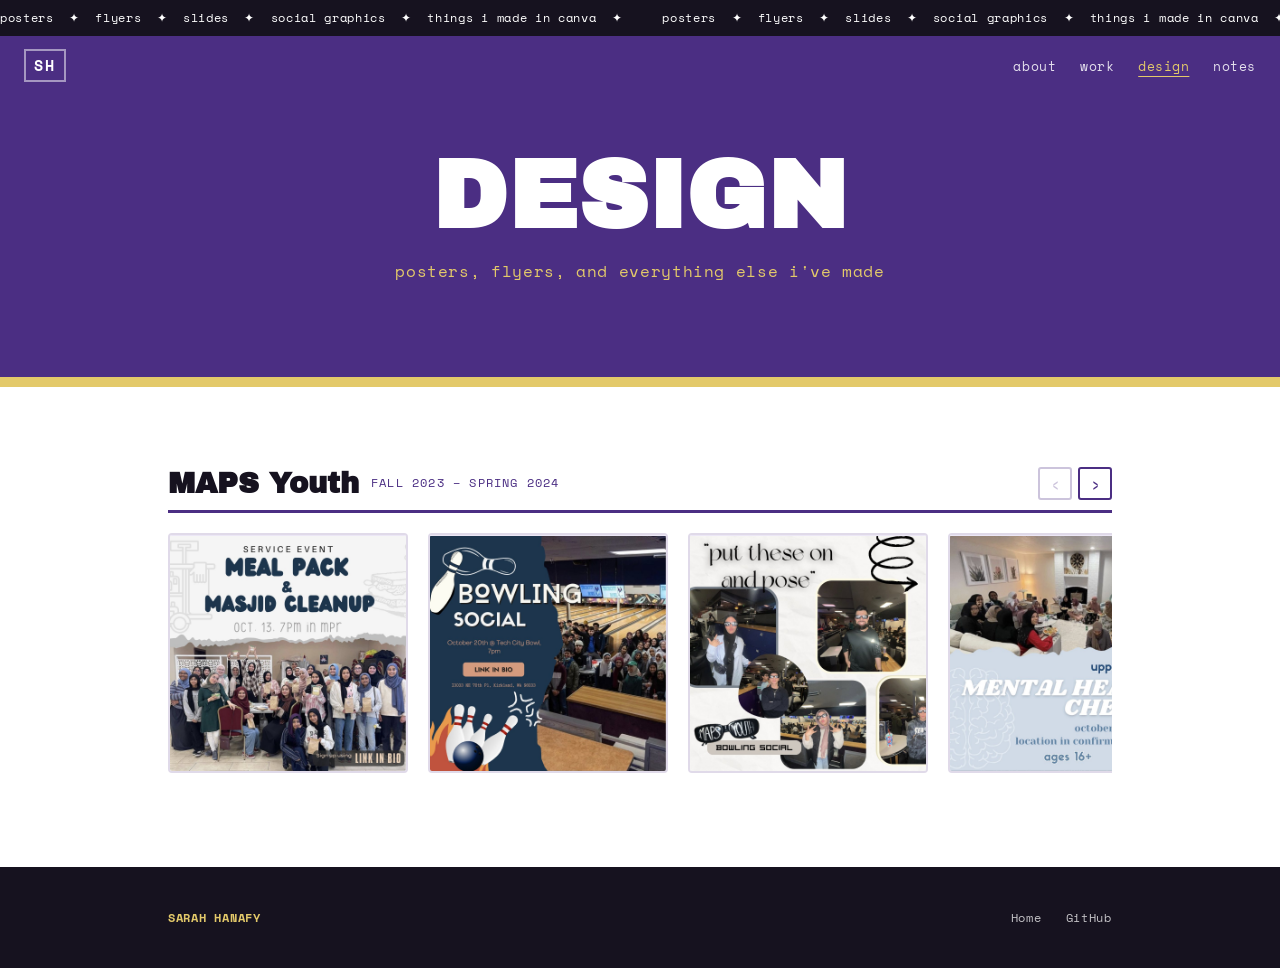
==== design.html @ 9eabea5b "Tidy the hero buttons and gallery tiles LinkedIn takes the filled button; GitHub goes outlined. Gall" ====
<!doctype html>
<html lang="en">
<head>
  <meta charset="utf-8" />
  <meta name="viewport" content="width=device-width, initial-scale=1" />
  <title>Design — Sarah Hanafy</title>
  <meta name="description" content="Graphic design work by Sarah Hanafy." />
  <link rel="icon" href="data:image/svg+xml,%3Csvg xmlns='http://www.w3.org/2000/svg' viewBox='0 0 64 64'%3E%3Crect width='64' height='64' fill='%234b2e83'/%3E%3Ctext x='32' y='45' font-family='Helvetica,Arial,sans-serif' font-size='34' font-weight='bold' fill='%23ffffff' text-anchor='middle'%3ESH%3C/text%3E%3C/svg%3E" />
  <link rel="preconnect" href="https://fonts.googleapis.com" />
  <link rel="preconnect" href="https://fonts.gstatic.com" crossorigin />
  <link href="https://fonts.googleapis.com/css2?family=Archivo+Black&family=Space+Mono:wght@400;700&family=Poppins:wght@400;500;600&display=swap" rel="stylesheet" />
  <link rel="stylesheet" href="style.css?v=9" />
</head>
<body>

  <div class="ticker" aria-hidden="true">
    <div class="ticker-track">
      <span>posters &nbsp;✦&nbsp; flyers &nbsp;✦&nbsp; slides &nbsp;✦&nbsp; social graphics &nbsp;✦&nbsp; things i made in canva &nbsp;✦&nbsp;</span>
      <span>posters &nbsp;✦&nbsp; flyers &nbsp;✦&nbsp; slides &nbsp;✦&nbsp; social graphics &nbsp;✦&nbsp; things i made in canva &nbsp;✦&nbsp;</span>
    </div>
  </div>

  <header class="nav">
    <a class="nav-mark" href="index.html">SH</a>
    <nav>
      <a href="index.html#about">about</a>
      <a href="index.html#work">work</a>
      <a class="current" href="design.html">design</a>
      <a href="index.html#notes">notes</a>
    </nav>
  </header>

  <section class="hero hero-short">
    <div class="hero-inner">
      <h1>DESIGN</h1>
      <p class="hero-tag">posters, flyers, and everything else i've made</p>
    </div>
  </section>

  <section class="band band-white">
    <div class="inner">
      <div class="gallery" id="gallery"></div>

      <div class="empty" id="empty" hidden>
        <h2>Nothing here yet</h2>
        <p class="prose">
          Sections come from folders. Make a folder inside
          <code>graphics/</code> named for the section &mdash;
          <code>graphics/2024/</code>, <code>graphics/tedxuw/</code> &mdash;
          drop your images in, and push. Sections are listed oldest first by
          folder name, so years sort themselves.
        </p>
        <p>
          Titles come from filenames: <code>tedxuw-poster.png</code> shows up
          as &ldquo;TEDxUW Poster&rdquo;. You can edit any title or add a
          caption afterwards in <code>data/graphics.json</code> and it'll
          stick.
        </p>
      </div>
    </div>
  </section>

  <footer>
    <div class="inner footer-inner">
      <span class="foot-mark">SARAH HANAFY</span>
      <span class="foot-links">
        <a href="index.html">Home</a>
        <a href="https://github.com/sarahhanafy" target="_blank" rel="noopener">GitHub</a>
      </span>
    </div>
  </footer>

  <!-- lightbox -->
  <div class="lightbox" id="lightbox" hidden>
    <button class="lightbox-close" id="lightbox-close" type="button" aria-label="Close">&times;</button>
    <button class="lightbox-nav lightbox-prev" id="lightbox-prev" type="button" aria-label="Previous">&#8249;</button>
    <figure class="lightbox-figure">
      <img id="lightbox-img" alt="" />
      <figcaption id="lightbox-caption"></figcaption>
    </figure>
    <button class="lightbox-nav lightbox-next" id="lightbox-next" type="button" aria-label="Next">&#8250;</button>
  </div>

  <script src="gallery.js?v=9"></script>
</body>
</html>
---- style.css ----
/* Sarah Hanafy — personal site */

:root {
  --purple: #4b2e83;      /* UW purple */
  --purple-dk: #38215f;
  --gold: #e3c96a;
  --gold-dk: #b7a57a;
  --lav: #ece7f6;
  --ink: #16121f;
  --white: #ffffff;
  --body: #2a2436;
  --muted: #6d6480;
  --line: #e0dae9;
}

* { box-sizing: border-box; }

html { scroll-behavior: smooth; }

body {
  margin: 0;
  background: var(--white);
  color: var(--body);
  font-family: "Poppins", -apple-system, BlinkMacSystemFont, "Segoe UI", Helvetica, Arial, sans-serif;
  font-size: 16px;
  line-height: 1.7;
  -webkit-font-smoothing: antialiased;
}

.inner {
  max-width: 62rem;
  margin: 0 auto;
  padding: 0 1.5rem;
}

/* ---------- ticker ---------- */

.ticker {
  background: var(--ink);
  color: var(--white);
  overflow: hidden;
  white-space: nowrap;
  font-family: "Space Mono", ui-monospace, monospace;
  font-size: 0.72rem;
  letter-spacing: 0.06em;
  padding: 0.5rem 0;
}

.ticker-track {
  display: inline-flex;
  animation: slide 38s linear infinite;
}

.ticker-track span { padding-right: 2rem; }

@keyframes slide {
  from { transform: translateX(0); }
  to   { transform: translateX(-50%); }
}

/* ---------- nav ---------- */

.nav {
  position: sticky;
  top: 0;
  z-index: 20;
  background: var(--purple);
  display: flex;
  align-items: center;
  justify-content: space-between;
  padding: 0.85rem 1.5rem;
}

.nav-mark {
  font-family: "Space Mono", monospace;
  font-weight: 700;
  font-size: 0.95rem;
  letter-spacing: 0.12em;
  color: var(--white);
  text-decoration: none;
  border: 2px solid rgba(255, 255, 255, 0.5);
  padding: 0.1rem 0.5rem;
}

.nav nav { display: flex; gap: 1.5rem; }

.nav nav a {
  font-family: "Space Mono", monospace;
  font-size: 0.82rem;
  color: rgba(255, 255, 255, 0.85);
  text-decoration: none;
  letter-spacing: 0.04em;
}

.nav nav a:hover { color: var(--white); text-decoration: underline; text-underline-offset: 4px; }

/* ---------- hero ---------- */

.hero {
  background: var(--purple);
  color: var(--white);
  padding: 5.5rem 1.5rem 6rem;
  text-align: center;
  border-bottom: 10px solid var(--gold);
}

.hero-inner { max-width: 60rem; margin: 0 auto; }

.hero h1 {
  font-family: "Archivo Black", Impact, "Arial Black", sans-serif;
  font-size: clamp(3rem, 13vw, 8.5rem);
  line-height: 0.92;
  letter-spacing: 0.01em;
  margin: 0 0 1.1rem;
  text-transform: uppercase;
}

.hero-tag {
  font-family: "Space Mono", monospace;
  font-size: clamp(0.78rem, 2.2vw, 1rem);
  letter-spacing: 0.04em;
  margin: 0 0 2rem;
  color: var(--gold);
}

.hero-sub {
  font-size: 1.05rem;
  line-height: 1.65;
  margin: 0 auto 2.5rem;
  max-width: 34rem;
  color: rgba(255, 255, 255, 0.86);
}

/* ---------- buttons ---------- */

.buttons {
  display: flex;
  flex-wrap: wrap;
  justify-content: center;
  gap: 0.85rem;
}

.btn {
  font-family: "Space Mono", monospace;
  font-size: 0.82rem;
  font-weight: 700;
  letter-spacing: 0.08em;
  text-decoration: none;
  color: var(--white);
  border: 2px solid var(--white);
  background: transparent;
  padding: 0.85rem 1.6rem;
  border-radius: 3px;
  cursor: pointer;
  transition: background 0.15s ease, color 0.15s ease;
}

.btn:hover { background: var(--white); color: var(--purple); }

.btn-solid { background: var(--white); color: var(--purple); }
.btn-solid:hover { background: transparent; color: var(--white); }

.btn-small {
  font-size: 0.74rem;
  padding: 0.65rem 1.2rem;
  color: var(--purple);
  border-color: var(--purple);
  margin-top: 1.75rem;
}

.btn-small:hover { background: var(--purple); color: var(--white); }

/* ---------- bands ---------- */

.band { padding: 5rem 0; }
.band-white { background: var(--white); }
.band-lav { background: var(--lav); }

.band h2 {
  font-family: "Archivo Black", Impact, sans-serif;
  font-size: clamp(1.9rem, 5vw, 2.9rem);
  line-height: 1.1;
  margin: 0 0 1.75rem;
  color: var(--ink);
  text-transform: none;
}

.about-grid {
  display: grid;
  grid-template-columns: 17rem 1fr;
  gap: 2.5rem;
  align-items: start;
}

.headshot {
  width: 100%;
  height: auto;
  display: block;
  border-radius: 4px;
  border-bottom: 8px solid var(--gold);
}

.prose { max-width: 42rem; font-size: 1.04rem; }
.prose p { margin: 0 0 1.15rem; }
.prose p:last-child { margin-bottom: 0; }

.lead {
  max-width: 42rem;
  color: var(--muted);
  margin: -0.75rem 0 2rem;
}

/* ---------- stats ---------- */

.stats { display: block; }

.stat { padding: 2.1rem 0; }

.stat > * {
  display: block;
  max-width: 62rem;
  margin: 0 auto;
  padding: 0 1.5rem;
}

.stat-num {
  font-family: "Archivo Black", Impact, sans-serif;
  font-size: clamp(2.2rem, 7vw, 3.4rem);
  line-height: 1;
}

.stat-label {
  font-family: "Space Mono", monospace;
  font-size: 0.72rem;
  font-weight: 700;
  letter-spacing: 0.13em;
}

.stat-purple { background: var(--purple); color: var(--white); }
.stat-gold   { background: var(--gold);   color: var(--ink); }
.stat-lav    { background: var(--lav);    color: var(--purple); }
.stat-ink    { background: var(--ink);    color: var(--gold); }

/* ---------- work rows ---------- */

.rows { list-style: none; margin: 0; padding: 0; }

.rows li {
  display: grid;
  grid-template-columns: 1fr auto;
  column-gap: 1.5rem;
  align-items: baseline;
  padding: 1.05rem 0;
  border-top: 2px solid var(--line);
}

.rows li:last-child { border-bottom: 2px solid var(--line); }

.row-role {
  grid-column: 1;
  font-weight: 600;
  font-size: 1.05rem;
  color: var(--ink);
}

.row-org {
  grid-column: 1;
  color: var(--muted);
  font-size: 0.93rem;
}

.row-meta {
  grid-column: 2;
  grid-row: 1 / span 2;
  align-self: center;
  font-family: "Space Mono", monospace;
  font-size: 0.72rem;
  letter-spacing: 0.1em;
  color: var(--purple);
  white-space: nowrap;
}

/* ---------- notes ---------- */

.grid {
  display: grid;
  grid-auto-flow: column;
  grid-template-rows: repeat(7, 1fr);
  gap: 4px;
  width: max-content;
  max-width: 100%;
  overflow-x: auto;
  padding-bottom: 2px;
}

.cell {
  width: 13px;
  height: 13px;
  border-radius: 2px;
  background: rgba(75, 46, 131, 0.13);
}

.cell.filled { background: var(--purple); }
.cell.filled:hover,
.cell.filled:focus-visible { outline: 2px solid var(--gold); outline-offset: 1px; }
.cell.future { opacity: 0.45; }

.grid-caption {
  font-family: "Space Mono", monospace;
  font-size: 0.74rem;
  letter-spacing: 0.08em;
  color: var(--purple);
  margin: 0.85rem 0 2.25rem;
  text-transform: uppercase;
}

.notes { list-style: none; margin: 0; padding: 0; }

.notes li {
  padding: 1rem 0;
  border-top: 2px solid rgba(75, 46, 131, 0.14);
}

.notes li:last-child { border-bottom: 2px solid rgba(75, 46, 131, 0.14); }

.note-date {
  display: block;
  font-family: "Space Mono", monospace;
  font-size: 0.7rem;
  letter-spacing: 0.1em;
  color: var(--purple);
  text-transform: uppercase;
  margin-bottom: 0.2rem;
}

.note-text { margin: 0; color: var(--ink); }

/* ---------- tooltip ---------- */

.tooltip {
  position: fixed;
  z-index: 40;
  max-width: 17rem;
  background: var(--ink);
  color: var(--white);
  font-size: 0.8rem;
  line-height: 1.45;
  padding: 0.5rem 0.65rem;
  border-radius: 3px;
  pointer-events: none;
  transform: translate(-50%, -125%);
  opacity: 0;
  transition: opacity 0.12s ease;
}

.tooltip.show { opacity: 1; }

.tooltip b {
  display: block;
  font-family: "Space Mono", monospace;
  font-size: 0.68rem;
  letter-spacing: 0.08em;
  color: var(--gold);
  margin-bottom: 0.15rem;
}

/* ---------- footer ---------- */

footer {
  background: var(--ink);
  color: rgba(255, 255, 255, 0.75);
  padding: 2.5rem 0;
  font-family: "Space Mono", monospace;
  font-size: 0.78rem;
  letter-spacing: 0.06em;
}

.footer-inner {
  display: flex;
  flex-wrap: wrap;
  gap: 1rem;
  justify-content: space-between;
  align-items: center;
}

.foot-mark { color: var(--gold); font-weight: 700; }
.foot-links { display: flex; gap: 1.5rem; }
footer a { color: inherit; text-decoration: none; }
footer a:hover { color: var(--white); text-decoration: underline; text-underline-offset: 4px; }

/* ---------- reveal ---------- */

.reveal { opacity: 0; transform: translateY(14px); transition: opacity 0.5s ease, transform 0.5s ease; }
.reveal.in { opacity: 1; transform: none; }

/* ---------- motion / responsive ---------- */

@media (prefers-reduced-motion: reduce) {
  html { scroll-behavior: auto; }
  .ticker-track { animation: none; }
  .reveal { opacity: 1; transform: none; }
  * { transition-duration: 0.01ms !important; }
}

@media (max-width: 640px) {
  .band { padding: 3.5rem 0; }
  .hero { padding: 3.5rem 1.25rem 4rem; }
  .nav { padding: 0.75rem 1.25rem; }
  .nav nav { gap: 1rem; }
  .rows li { grid-template-columns: 1fr; }
  .row-meta { grid-column: 1; grid-row: auto; margin-top: 0.3rem; }
  .buttons { flex-direction: column; align-items: stretch; }
  .btn { text-align: center; }
}

/* ---------- design gallery ---------- */

.hero-short { padding: 3.5rem 1.5rem 3.75rem; }
.hero-short h1 { font-size: clamp(2.6rem, 10vw, 6rem); }

.nav nav a.current {
  color: var(--gold);
  text-decoration: underline;
  text-underline-offset: 5px;
}

.gallery { display: block; }

.shelf + .shelf { margin-top: 3.25rem; }

.shelf-head {
  display: flex;
  align-items: center;
  justify-content: space-between;
  gap: 1rem;
  border-bottom: 3px solid var(--purple);
  padding-bottom: 0.6rem;
  margin-bottom: 1.25rem;
}

.shelf-title {
  display: flex;
  align-items: center;
  flex-wrap: wrap;
  gap: 0.75rem;
}

.shelf-dates {
  font-family: "Space Mono", monospace;
  font-size: 0.75rem;
  letter-spacing: 0.1em;
  text-transform: uppercase;
  color: var(--purple);
  white-space: nowrap;
}

.shelf-head h2 {
  font-family: "Archivo Black", Impact, sans-serif;
  font-size: clamp(1.3rem, 3.5vw, 1.8rem);
  margin: 0;
  color: var(--ink);
}

.shelf-controls { display: flex; gap: 0.4rem; }
.shelf-controls[hidden] { display: none; }

.shelf-arrow {
  width: 2.1rem;
  height: 2.1rem;
  font-family: "Space Mono", monospace;
  font-size: 1.15rem;
  line-height: 1;
  color: var(--purple);
  background: transparent;
  border: 2px solid var(--purple);
  border-radius: 3px;
  cursor: pointer;
  transition: background 0.15s ease, color 0.15s ease, opacity 0.15s ease;
}

.shelf-arrow:hover:not(:disabled) { background: var(--purple); color: var(--white); }
.shelf-arrow:disabled { opacity: 0.28; cursor: default; }

.rail {
  display: flex;
  gap: 1.25rem;
  overflow-x: auto;
  scroll-snap-type: x proximity;
  padding-bottom: 0.85rem;
  scrollbar-width: thin;
  scrollbar-color: var(--purple) transparent;
}

.rail::-webkit-scrollbar { height: 8px; }
.rail::-webkit-scrollbar-track { background: transparent; }
.rail::-webkit-scrollbar-thumb { background: rgba(75,46,131,0.35); border-radius: 4px; }
.rail:hover::-webkit-scrollbar-thumb { background: var(--purple); }

.rail .tile {
  flex: 0 0 15rem;
  scroll-snap-align: start;
}

.tile {
  display: block;
  padding: 0;
  line-height: 0;
  border: 2px solid var(--line);
  border-radius: 4px;
  background: var(--white);
  font: inherit;
  color: inherit;
  cursor: pointer;
  overflow: hidden;
  transition: border-color 0.15s ease, transform 0.15s ease;
}

.tile:hover,
.tile:focus-visible {
  border-color: var(--purple);
  transform: translateY(-3px);
  outline: none;
}

.tile img {
  display: block;
  width: 100%;
  aspect-ratio: 1 / 1;
  /* contain, not cover -- a design portfolio shouldn't crop the artwork */
  object-fit: contain;
  background: var(--lav);
}

.empty h2 { margin-bottom: 0.75rem; }

.empty code {
  font-family: "Space Mono", monospace;
  font-size: 0.86em;
  background: var(--lav);
  color: var(--purple);
  padding: 0.1rem 0.35rem;
  border-radius: 3px;
}

/* ---------- lightbox ---------- */

.lightbox {
  position: fixed;
  inset: 0;
  z-index: 60;
  background: rgba(22, 18, 31, 0.94);
  display: flex;
  align-items: center;
  justify-content: center;
  gap: 1rem;
  padding: 2rem 1rem;
}

.lightbox[hidden] { display: none; }

.lightbox-figure {
  margin: 0;
  max-width: min(70rem, 90vw);
  max-height: 86vh;
  display: flex;
  flex-direction: column;
  align-items: center;
  gap: 1rem;
}

.lightbox-figure img {
  max-width: 100%;
  max-height: 74vh;
  object-fit: contain;
  border-radius: 3px;
}

.lightbox-figure figcaption {
  font-family: "Space Mono", monospace;
  font-size: 0.78rem;
  letter-spacing: 0.06em;
  color: var(--gold);
  text-align: center;
}

.lightbox-close,
.lightbox-nav {
  background: transparent;
  border: 2px solid rgba(255, 255, 255, 0.35);
  color: var(--white);
  border-radius: 3px;
  cursor: pointer;
  font-family: "Space Mono", monospace;
  line-height: 1;
  transition: border-color 0.15s ease, background 0.15s ease;
}

.lightbox-close:hover,
.lightbox-nav:hover {
  border-color: var(--white);
  background: rgba(255, 255, 255, 0.1);
}

.lightbox-close {
  position: absolute;
  top: 1.25rem;
  right: 1.25rem;
  width: 2.5rem;
  height: 2.5rem;
  font-size: 1.5rem;
}

.lightbox-nav {
  width: 2.75rem;
  height: 3.5rem;
  font-size: 1.75rem;
  flex: none;
}

@media (max-width: 760px) {
  .about-grid { grid-template-columns: 1fr; gap: 1.5rem; }
  .headshot { max-width: 15rem; }
}

@media (max-width: 640px) {
  .rail { gap: 0.9rem; }
  .rail .tile { flex-basis: 11.5rem; }
  .lightbox { padding: 1rem 0.5rem; gap: 0.35rem; }
  .lightbox-nav { width: 2.25rem; height: 3rem; font-size: 1.4rem; }
}
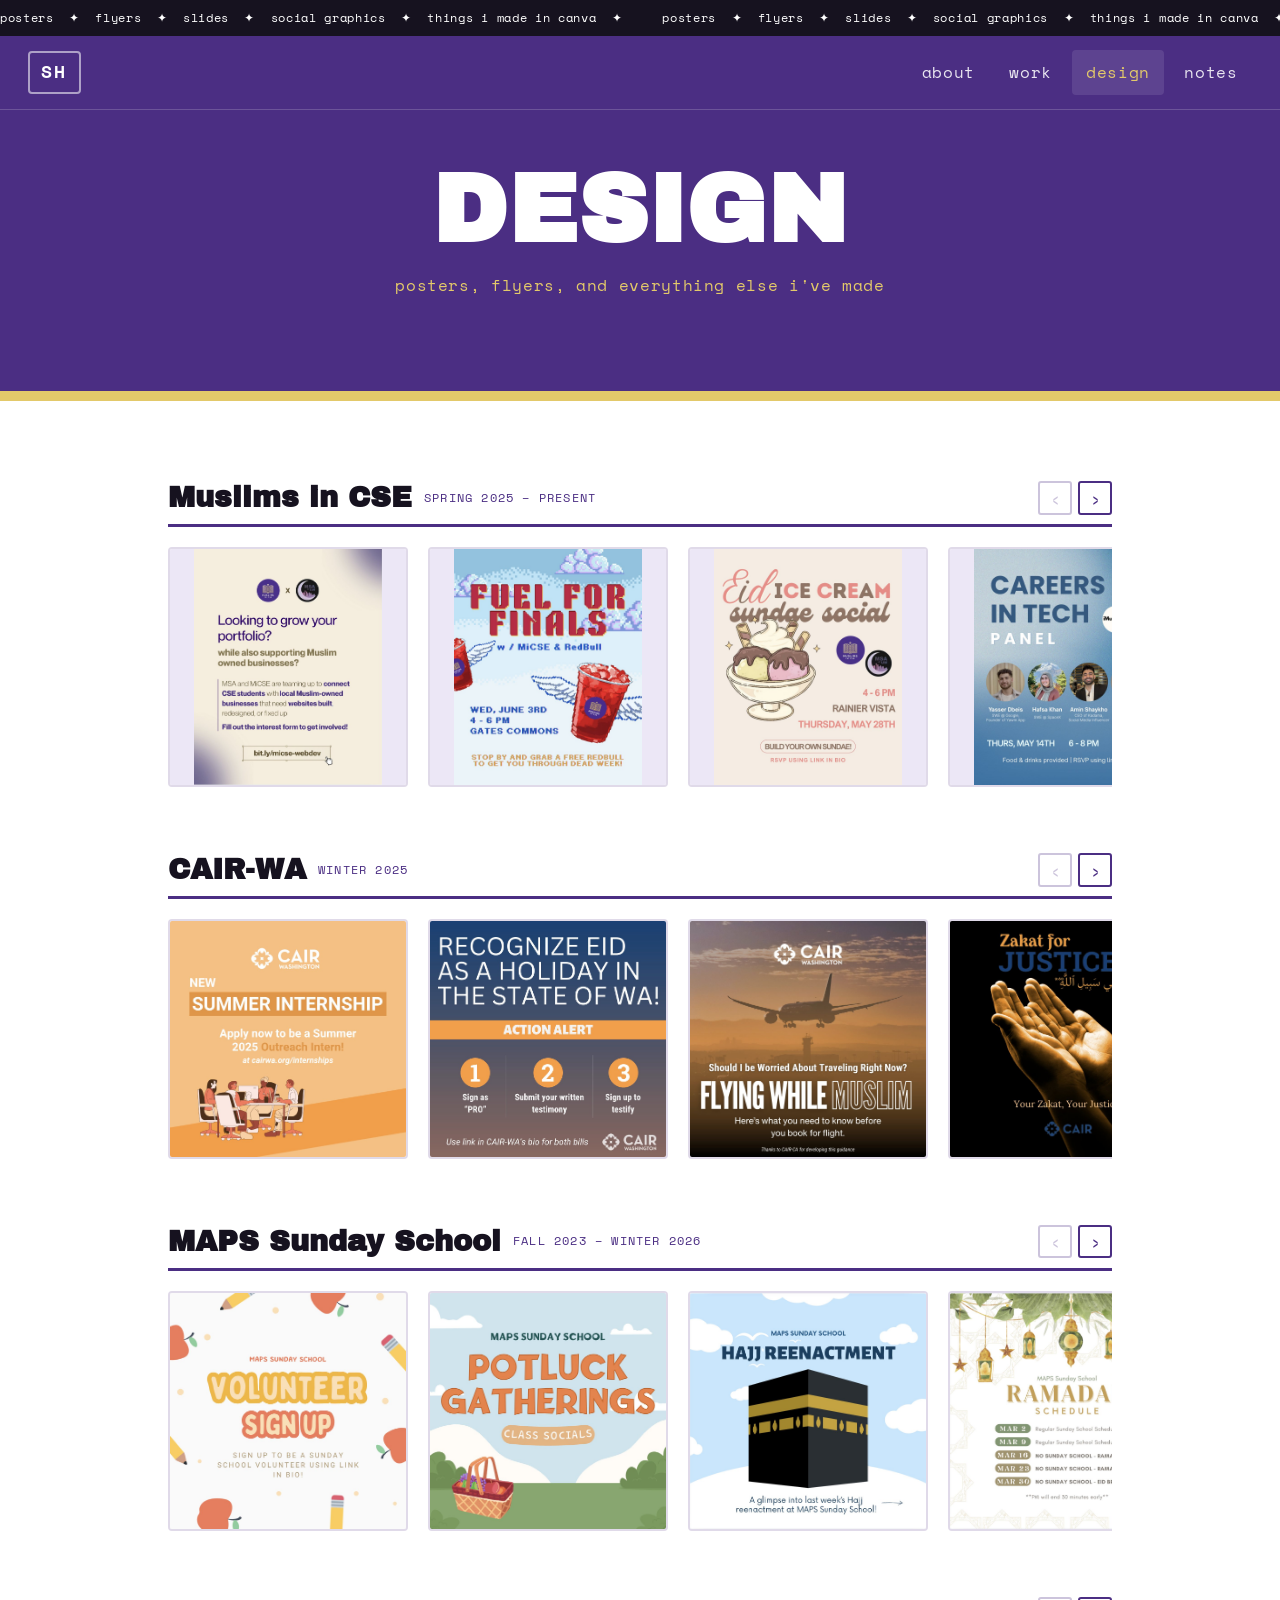
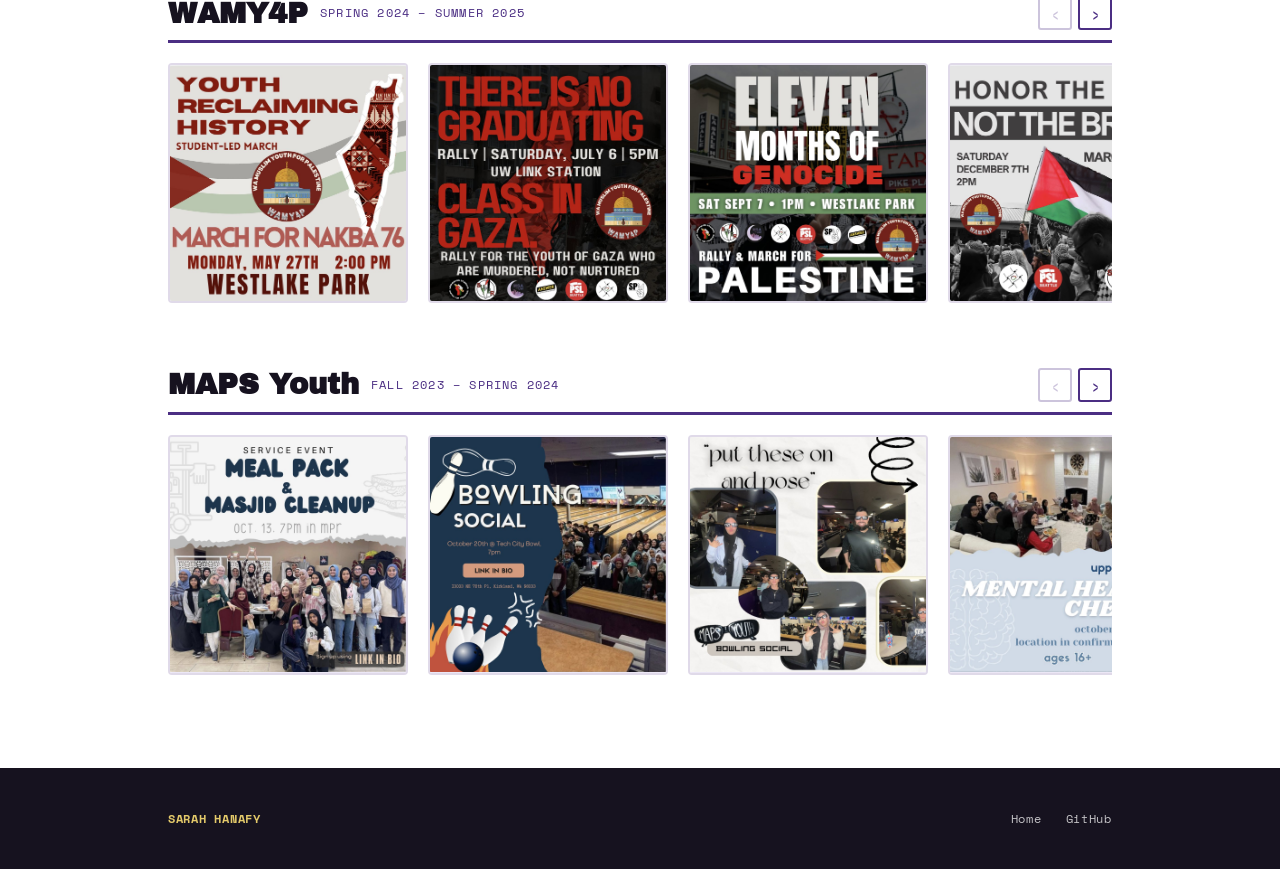
==== commit 839a9f7f: "Enlarge the header nav The bar goes from roughly 48px to 75px and the links from 0.82rem to 1rem, wi" ====
--- a/design.html
+++ b/design.html
@@ -9,7 +9,7 @@
   <link rel="preconnect" href="https://fonts.googleapis.com" />
   <link rel="preconnect" href="https://fonts.gstatic.com" crossorigin />
   <link href="https://fonts.googleapis.com/css2?family=Archivo+Black&family=Space+Mono:wght@400;700&family=Poppins:wght@400;500;600&display=swap" rel="stylesheet" />
-  <link rel="stylesheet" href="style.css?v=9" />
+  <link rel="stylesheet" href="style.css?v=10" />
 </head>
 <body>
 
@@ -81,6 +81,6 @@
     <button class="lightbox-nav lightbox-next" id="lightbox-next" type="button" aria-label="Next">&#8250;</button>
   </div>
 
-  <script src="gallery.js?v=9"></script>
+  <script src="gallery.js?v=10"></script>
 </body>
 </html>
--- a/style.css
+++ b/style.css
@@ -68,31 +68,46 @@
   display: flex;
   align-items: center;
   justify-content: space-between;
-  padding: 0.85rem 1.5rem;
+  gap: 1rem;
+  padding: 0.9rem 1.75rem;
+  border-bottom: 1px solid rgba(255, 255, 255, 0.18);
 }
 
 .nav-mark {
   font-family: "Space Mono", monospace;
   font-weight: 700;
-  font-size: 0.95rem;
+  font-size: 1.1rem;
   letter-spacing: 0.12em;
   color: var(--white);
   text-decoration: none;
-  border: 2px solid rgba(255, 255, 255, 0.5);
-  padding: 0.1rem 0.5rem;
-}
-
-.nav nav { display: flex; gap: 1.5rem; }
-
+  border: 2px solid rgba(255, 255, 255, 0.55);
+  border-radius: 4px;
+  padding: 0.3rem 0.7rem;
+  transition: border-color 0.15s ease, background 0.15s ease;
+}
+
+.nav-mark:hover { border-color: var(--white); background: rgba(255, 255, 255, 0.12); }
+
+.nav nav { display: flex; gap: 0.35rem; }
+
+/* Roomy padding so each link is a real tap target, not just its text. */
 .nav nav a {
   font-family: "Space Mono", monospace;
-  font-size: 0.82rem;
-  color: rgba(255, 255, 255, 0.85);
+  font-size: 1rem;
+  color: rgba(255, 255, 255, 0.88);
   text-decoration: none;
   letter-spacing: 0.04em;
-}
-
-.nav nav a:hover { color: var(--white); text-decoration: underline; text-underline-offset: 4px; }
+  padding: 0.55rem 0.9rem;
+  border-radius: 4px;
+  transition: color 0.15s ease, background 0.15s ease;
+}
+
+.nav nav a:hover,
+.nav nav a:focus-visible {
+  color: var(--white);
+  background: rgba(255, 255, 255, 0.15);
+  outline: none;
+}
 
 /* ---------- hero ---------- */
 
@@ -172,7 +187,8 @@
 
 /* ---------- bands ---------- */
 
-.band { padding: 5rem 0; }
+.band { padding: 5rem 0; scroll-margin-top: 5.5rem; }
+.hero { scroll-margin-top: 5.5rem; }
 .band-white { background: var(--white); }
 .band-lav { background: var(--lav); }
 
@@ -405,8 +421,10 @@
 @media (max-width: 640px) {
   .band { padding: 3.5rem 0; }
   .hero { padding: 3.5rem 1.25rem 4rem; }
-  .nav { padding: 0.75rem 1.25rem; }
-  .nav nav { gap: 1rem; }
+  .nav { padding: 0.7rem 1rem; }
+  .nav nav { gap: 0.15rem; }
+  .nav nav a { font-size: 0.86rem; padding: 0.5rem 0.55rem; }
+  .nav-mark { font-size: 0.95rem; padding: 0.25rem 0.55rem; }
   .rows li { grid-template-columns: 1fr; }
   .row-meta { grid-column: 1; grid-row: auto; margin-top: 0.3rem; }
   .buttons { flex-direction: column; align-items: stretch; }
@@ -420,8 +438,7 @@
 
 .nav nav a.current {
   color: var(--gold);
-  text-decoration: underline;
-  text-underline-offset: 5px;
+  background: rgba(255, 255, 255, 0.1);
 }
 
 .gallery { display: block; }
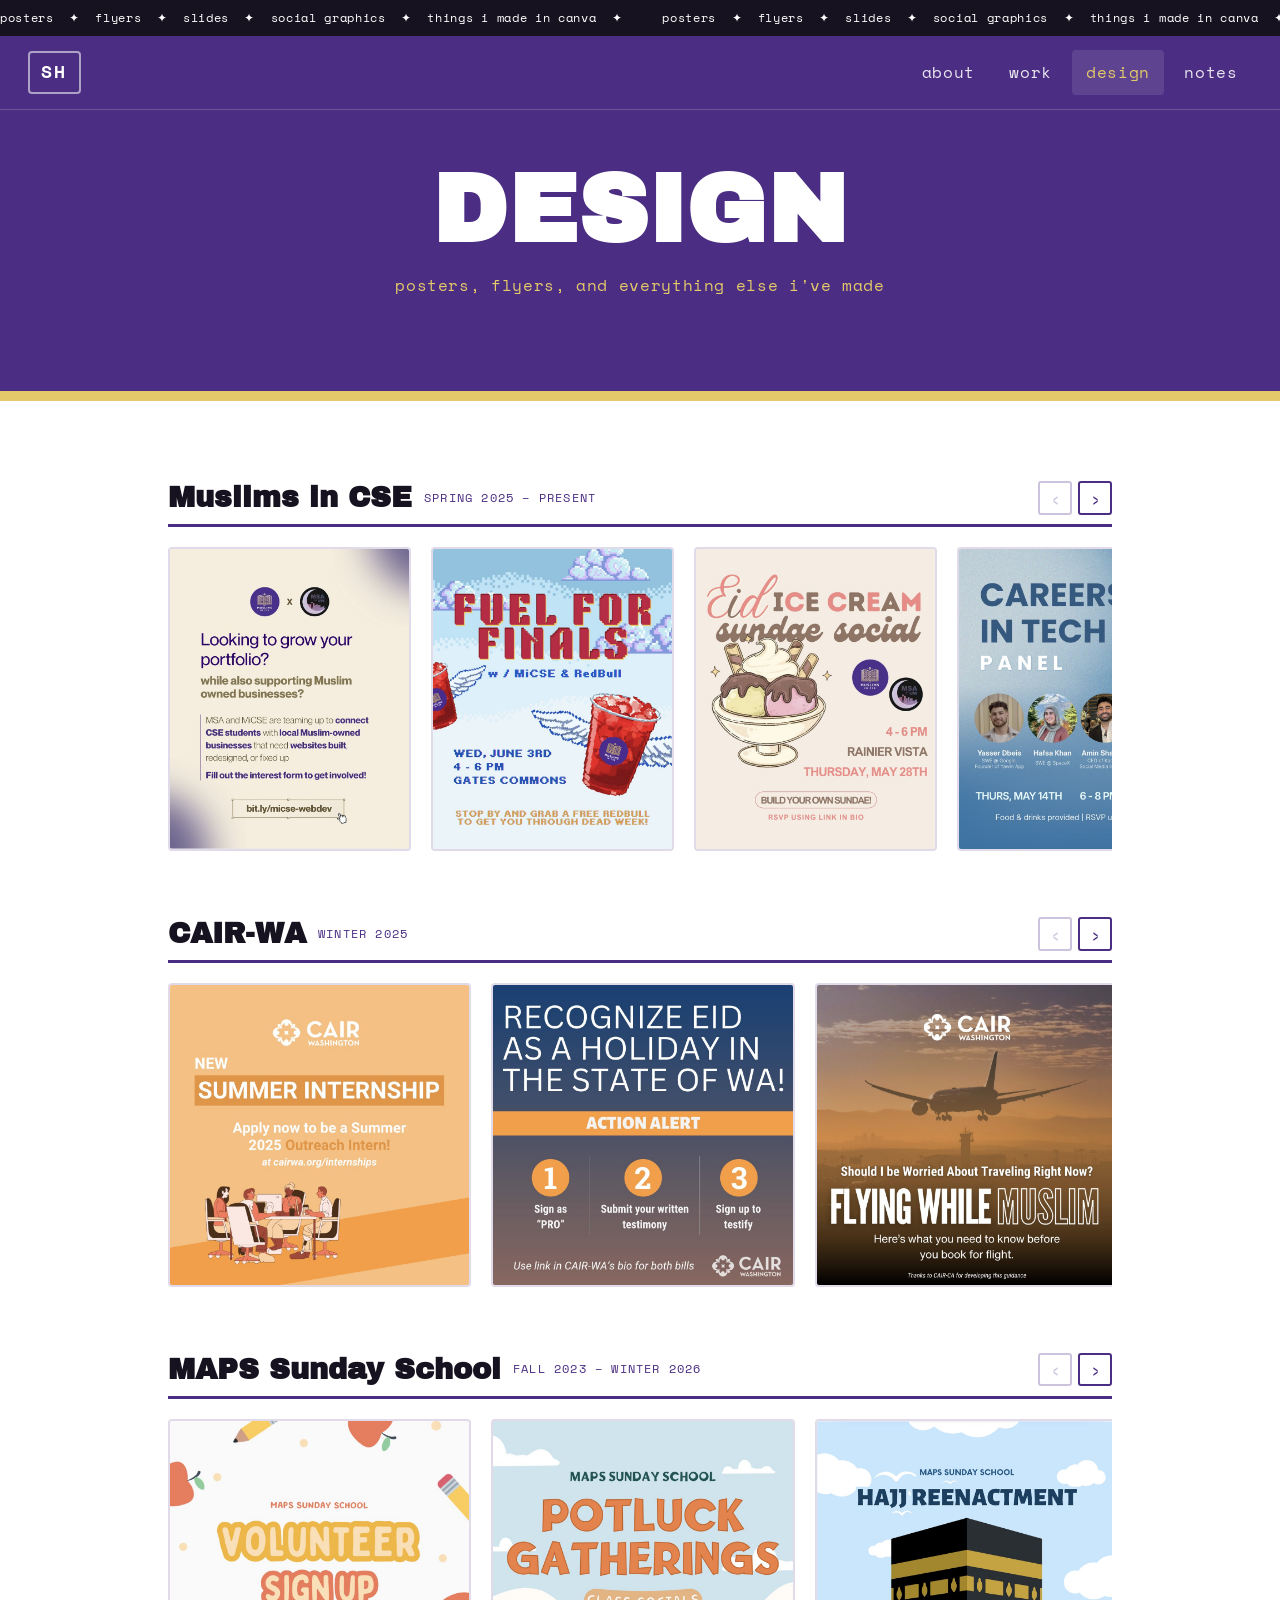
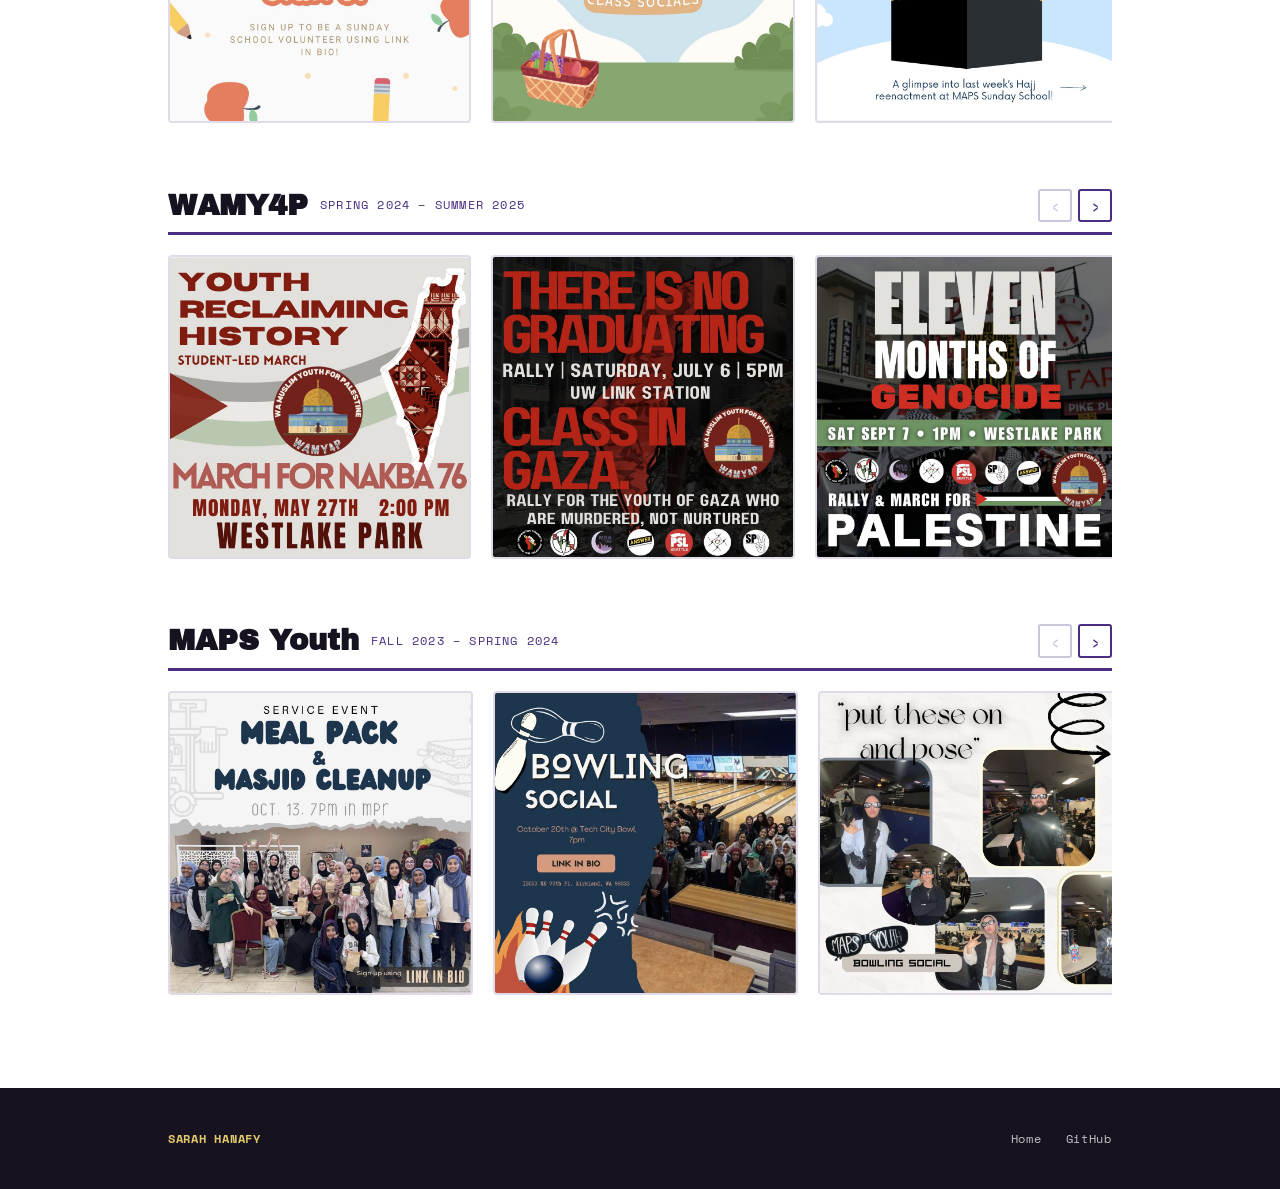
==== commit 0f7b7055: "Let gallery tiles take each post's own shape Tiles were locked to a square and contained inside it, " ====
--- a/design.html
+++ b/design.html
@@ -9,7 +9,7 @@
   <link rel="preconnect" href="https://fonts.googleapis.com" />
   <link rel="preconnect" href="https://fonts.gstatic.com" crossorigin />
   <link href="https://fonts.googleapis.com/css2?family=Archivo+Black&family=Space+Mono:wght@400;700&family=Poppins:wght@400;500;600&display=swap" rel="stylesheet" />
-  <link rel="stylesheet" href="style.css?v=10" />
+  <link rel="stylesheet" href="style.css?v=11" />
 </head>
 <body>
 
@@ -81,6 +81,6 @@
     <button class="lightbox-nav lightbox-next" id="lightbox-next" type="button" aria-label="Next">&#8250;</button>
   </div>
 
-  <script src="gallery.js?v=10"></script>
+  <script src="gallery.js?v=11"></script>
 </body>
 </html>
--- a/style.css
+++ b/style.css
@@ -513,8 +513,12 @@
 .rail::-webkit-scrollbar-thumb { background: rgba(75,46,131,0.35); border-radius: 4px; }
 .rail:hover::-webkit-scrollbar-thumb { background: var(--purple); }
 
+/* Fixed height, width from the artwork's own ratio -- square posts come
+   out square, 4:5 posts come out tall, and the row still lines up. */
 .rail .tile {
-  flex: 0 0 15rem;
+  flex: 0 0 auto;
+  height: 19rem;
+  aspect-ratio: var(--ratio, 1 / 1);
   scroll-snap-align: start;
 }
 
@@ -541,8 +545,9 @@
 
 .tile img {
   display: block;
-  width: 100%;
-  aspect-ratio: 1 / 1;
+  height: 100%;
+  width: auto;
+  max-width: none;
   /* contain, not cover -- a design portfolio shouldn't crop the artwork */
   object-fit: contain;
   background: var(--lav);
@@ -641,7 +646,7 @@
 
 @media (max-width: 640px) {
   .rail { gap: 0.9rem; }
-  .rail .tile { flex-basis: 11.5rem; }
+  .rail .tile { height: 13.5rem; }
   .lightbox { padding: 1rem 0.5rem; gap: 0.35rem; }
   .lightbox-nav { width: 2.25rem; height: 3rem; font-size: 1.4rem; }
 }
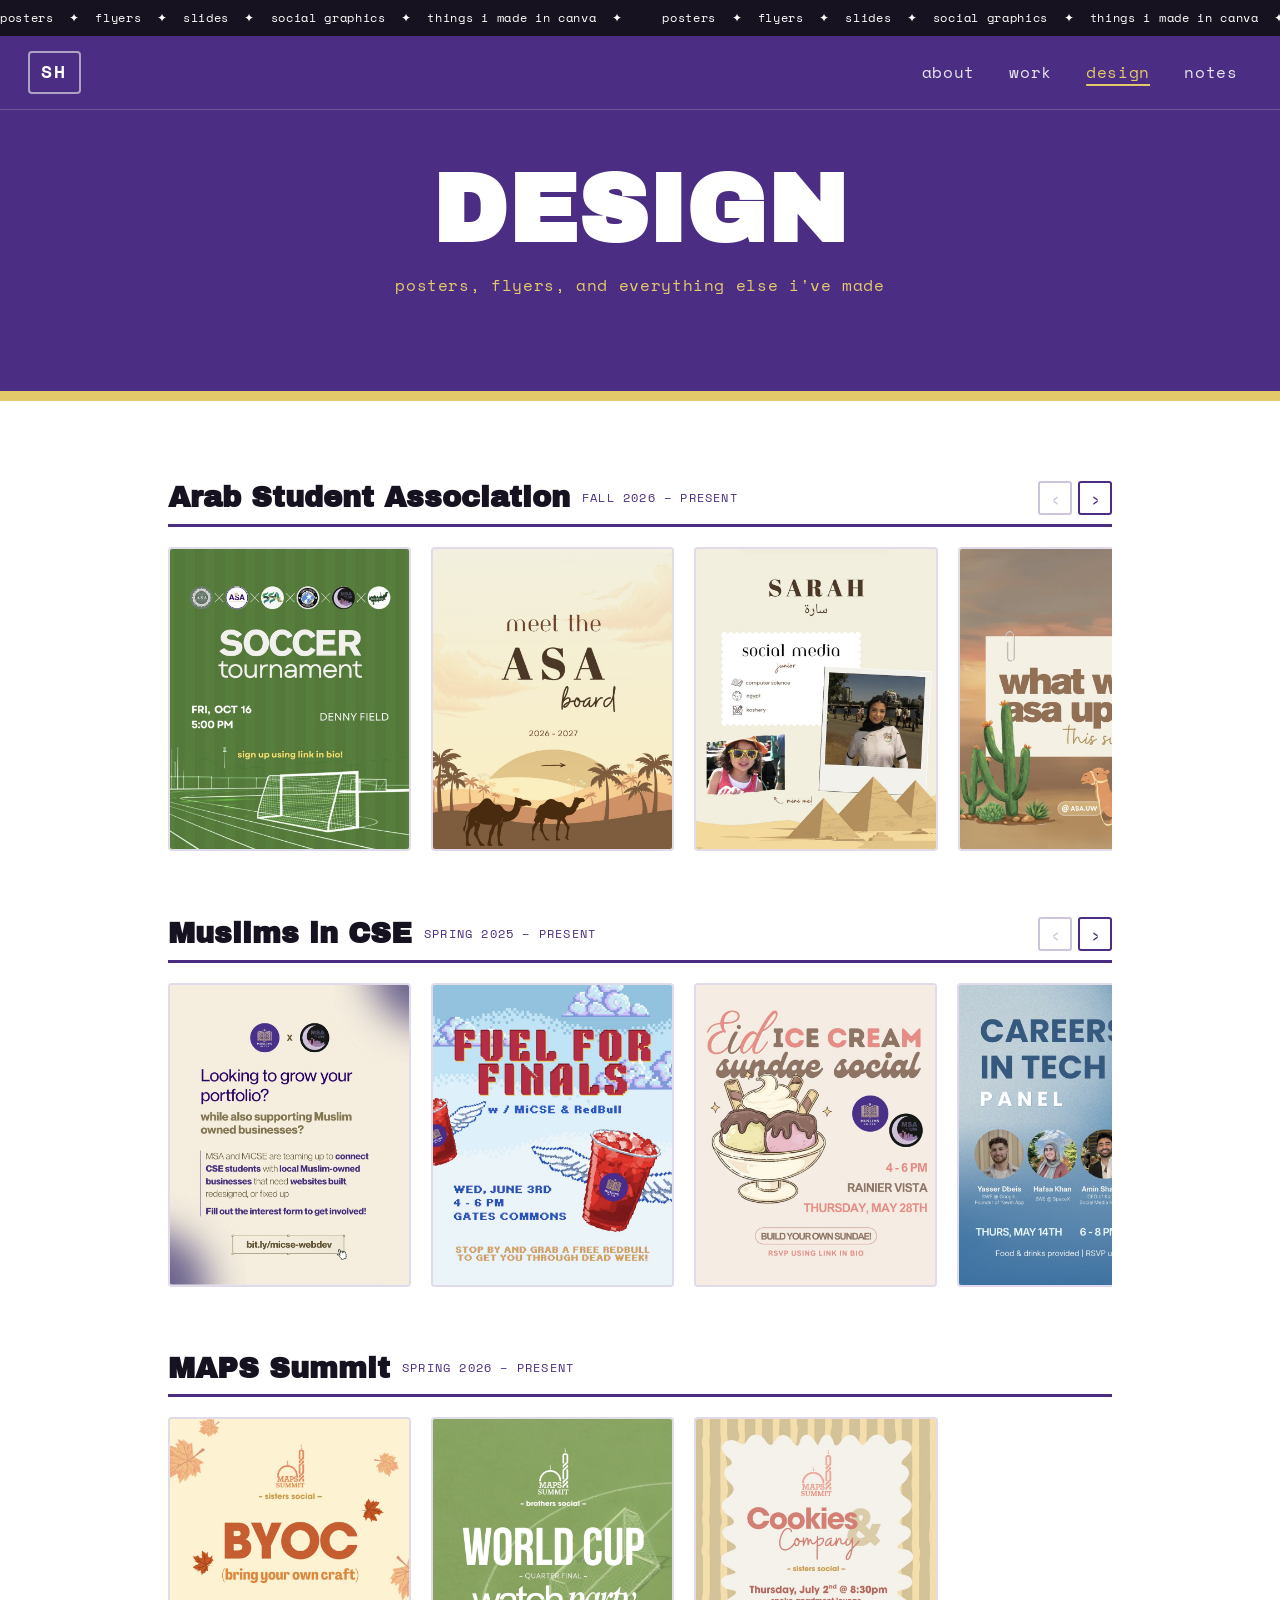
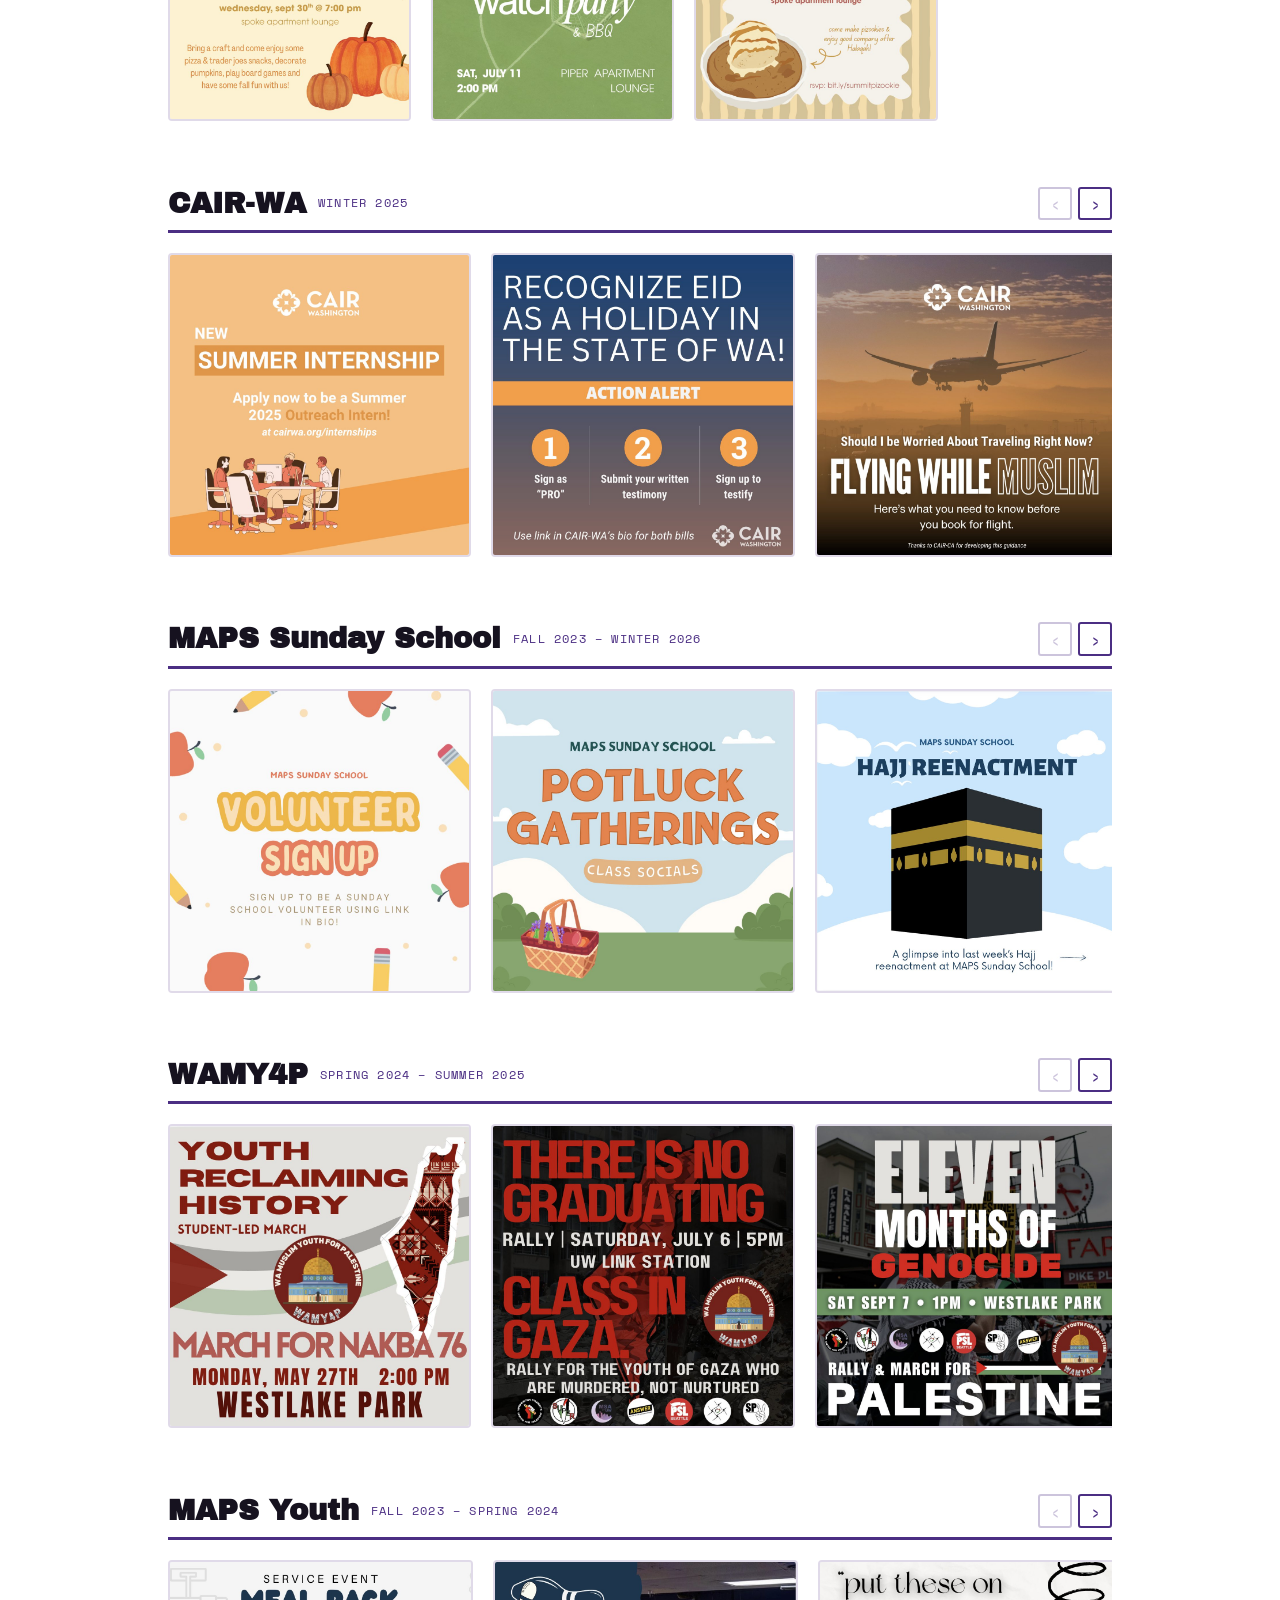
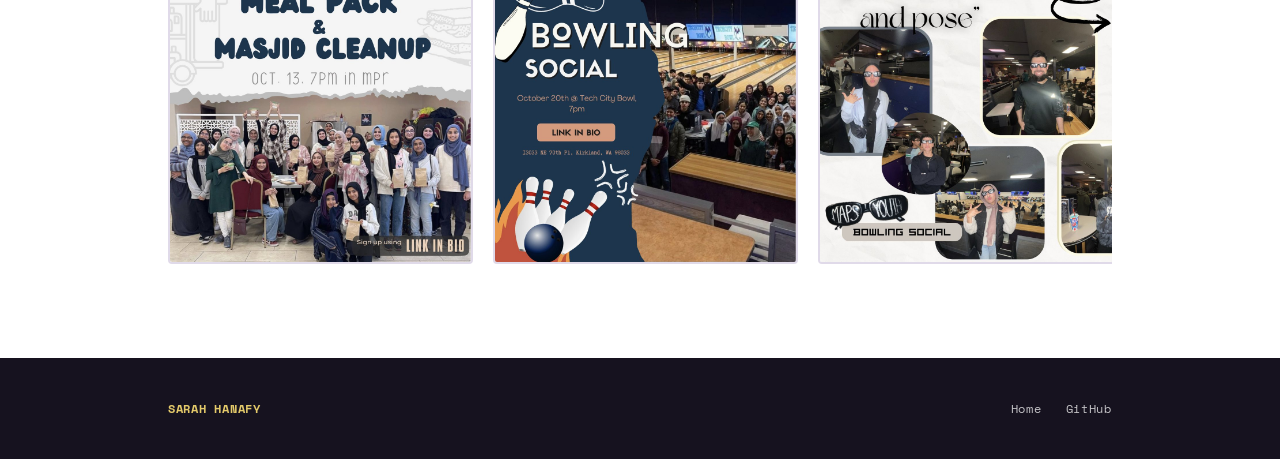
==== commit 1e0f0c1f: "Add Arab Student Association, move notes to their own page Six ASA graphics under a Fall 2026 to Pre" ====
--- a/design.html
+++ b/design.html
@@ -9,7 +9,7 @@
   <link rel="preconnect" href="https://fonts.googleapis.com" />
   <link rel="preconnect" href="https://fonts.gstatic.com" crossorigin />
   <link href="https://fonts.googleapis.com/css2?family=Archivo+Black&family=Space+Mono:wght@400;700&family=Poppins:wght@400;500;600&display=swap" rel="stylesheet" />
-  <link rel="stylesheet" href="style.css?v=11" />
+  <link rel="stylesheet" href="style.css?v=12" />
 </head>
 <body>
 
@@ -26,7 +26,7 @@
       <a href="index.html#about">about</a>
       <a href="index.html#work">work</a>
       <a class="current" href="design.html">design</a>
-      <a href="index.html#notes">notes</a>
+      <a href="notes.html">notes</a>
     </nav>
   </header>
 
@@ -81,6 +81,6 @@
     <button class="lightbox-nav lightbox-next" id="lightbox-next" type="button" aria-label="Next">&#8250;</button>
   </div>
 
-  <script src="gallery.js?v=11"></script>
+  <script src="gallery.js?v=12"></script>
 </body>
 </html>
--- a/style.css
+++ b/style.css
@@ -86,7 +86,7 @@
   transition: border-color 0.15s ease, background 0.15s ease;
 }
 
-.nav-mark:hover { border-color: var(--white); background: rgba(255, 255, 255, 0.12); }
+.nav-mark:hover { border-color: var(--white); }
 
 .nav nav { display: flex; gap: 0.35rem; }
 
@@ -105,7 +105,9 @@
 .nav nav a:hover,
 .nav nav a:focus-visible {
   color: var(--white);
-  background: rgba(255, 255, 255, 0.15);
+  text-decoration: underline;
+  text-decoration-thickness: 2px;
+  text-underline-offset: 6px;
   outline: none;
 }
 
@@ -438,7 +440,9 @@
 
 .nav nav a.current {
   color: var(--gold);
-  background: rgba(255, 255, 255, 0.1);
+  text-decoration: underline;
+  text-decoration-thickness: 2px;
+  text-underline-offset: 6px;
 }
 
 .gallery { display: block; }
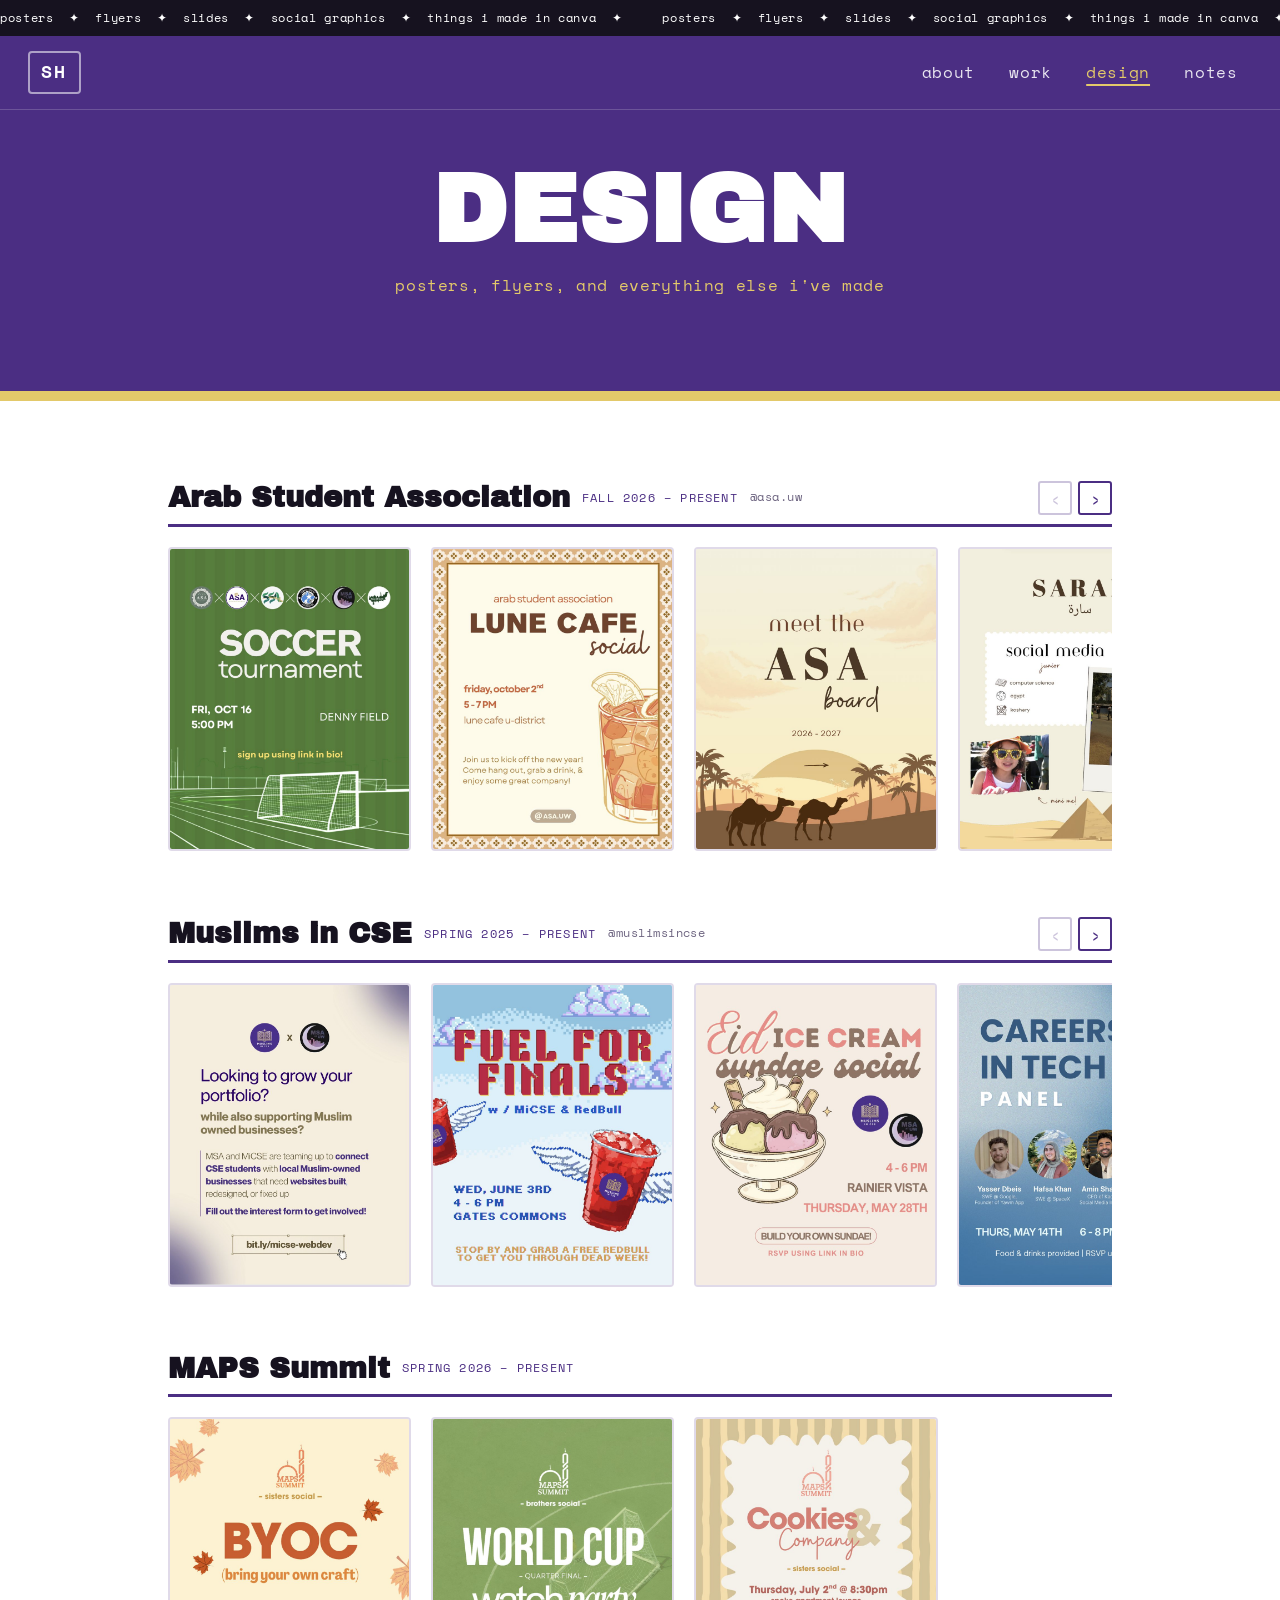
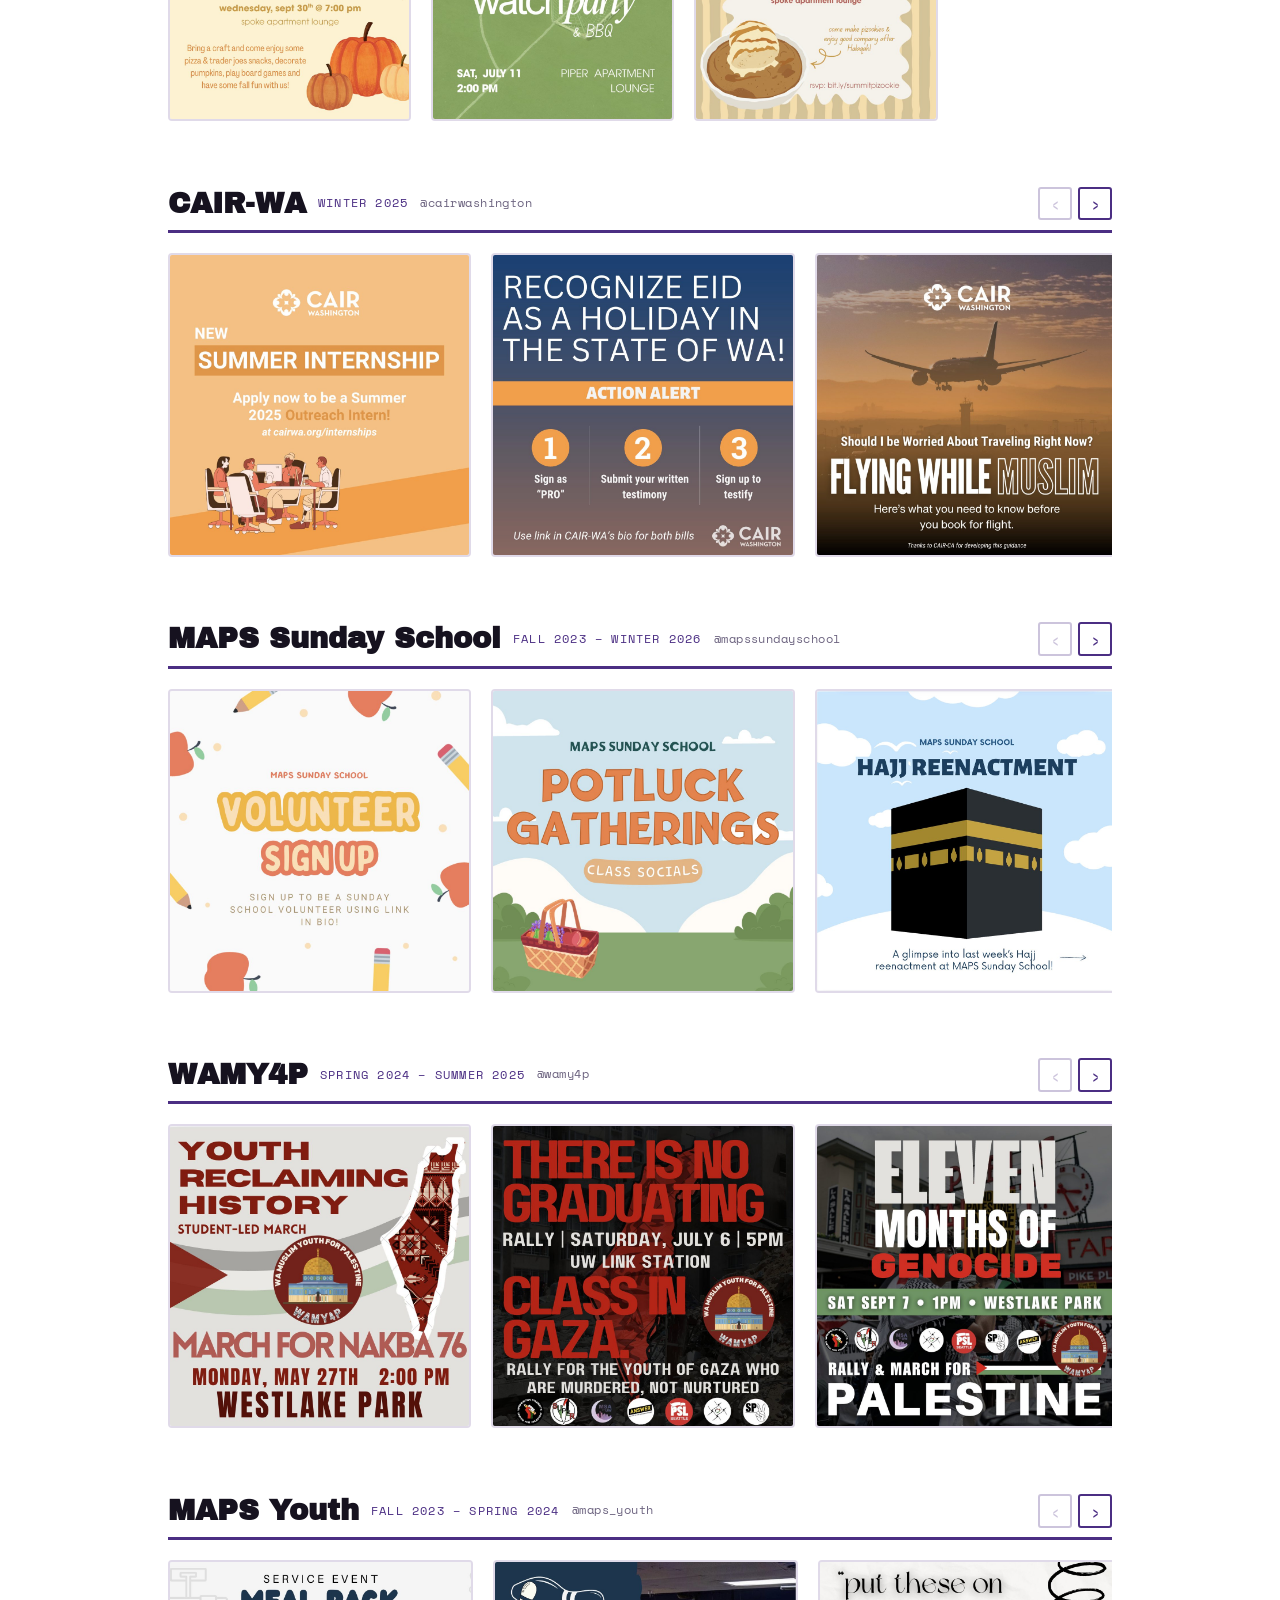
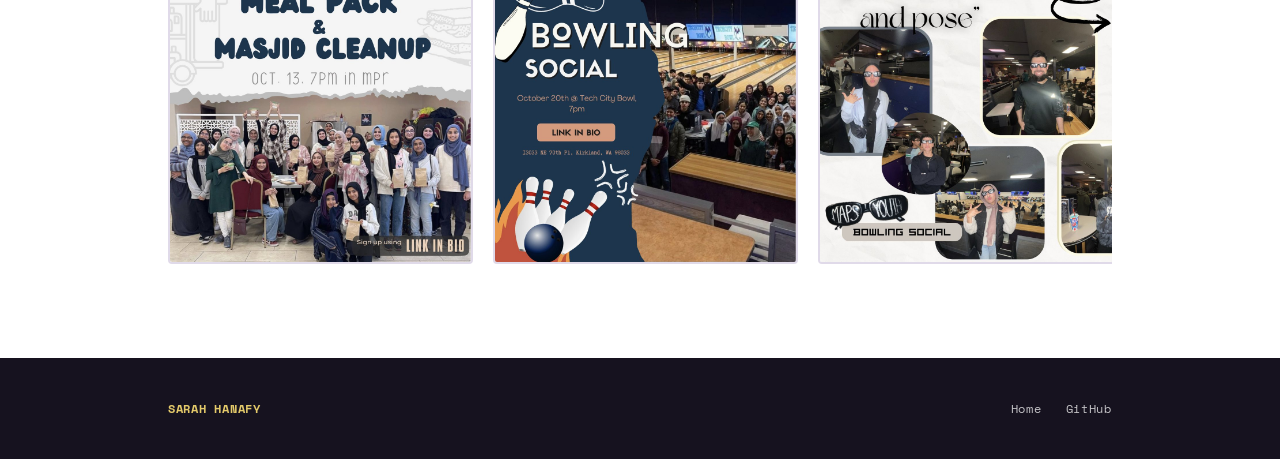
==== commit b5ce1fa7: "Link each section to its Instagram, add the Lune Cafe social Section headers carry the org's handle " ====
--- a/design.html
+++ b/design.html
@@ -9,7 +9,7 @@
   <link rel="preconnect" href="https://fonts.googleapis.com" />
   <link rel="preconnect" href="https://fonts.gstatic.com" crossorigin />
   <link href="https://fonts.googleapis.com/css2?family=Archivo+Black&family=Space+Mono:wght@400;700&family=Poppins:wght@400;500;600&display=swap" rel="stylesheet" />
-  <link rel="stylesheet" href="style.css?v=12" />
+  <link rel="stylesheet" href="style.css?v=13" />
 </head>
 <body>
 
@@ -81,6 +81,6 @@
     <button class="lightbox-nav lightbox-next" id="lightbox-next" type="button" aria-label="Next">&#8250;</button>
   </div>
 
-  <script src="gallery.js?v=12"></script>
+  <script src="gallery.js?v=13"></script>
 </body>
 </html>
--- a/style.css
+++ b/style.css
@@ -654,3 +654,21 @@
   .lightbox { padding: 1rem 0.5rem; gap: 0.35rem; }
   .lightbox-nav { width: 2.25rem; height: 3rem; font-size: 1.4rem; }
 }
+
+.shelf-ig {
+  font-family: "Space Mono", monospace;
+  font-size: 0.75rem;
+  letter-spacing: 0.04em;
+  color: var(--muted);
+  text-decoration: none;
+  border-bottom: 1px solid transparent;
+  white-space: nowrap;
+  transition: color 0.15s ease, border-color 0.15s ease;
+}
+
+.shelf-ig:hover,
+.shelf-ig:focus-visible {
+  color: var(--purple);
+  border-bottom-color: var(--purple);
+  outline: none;
+}
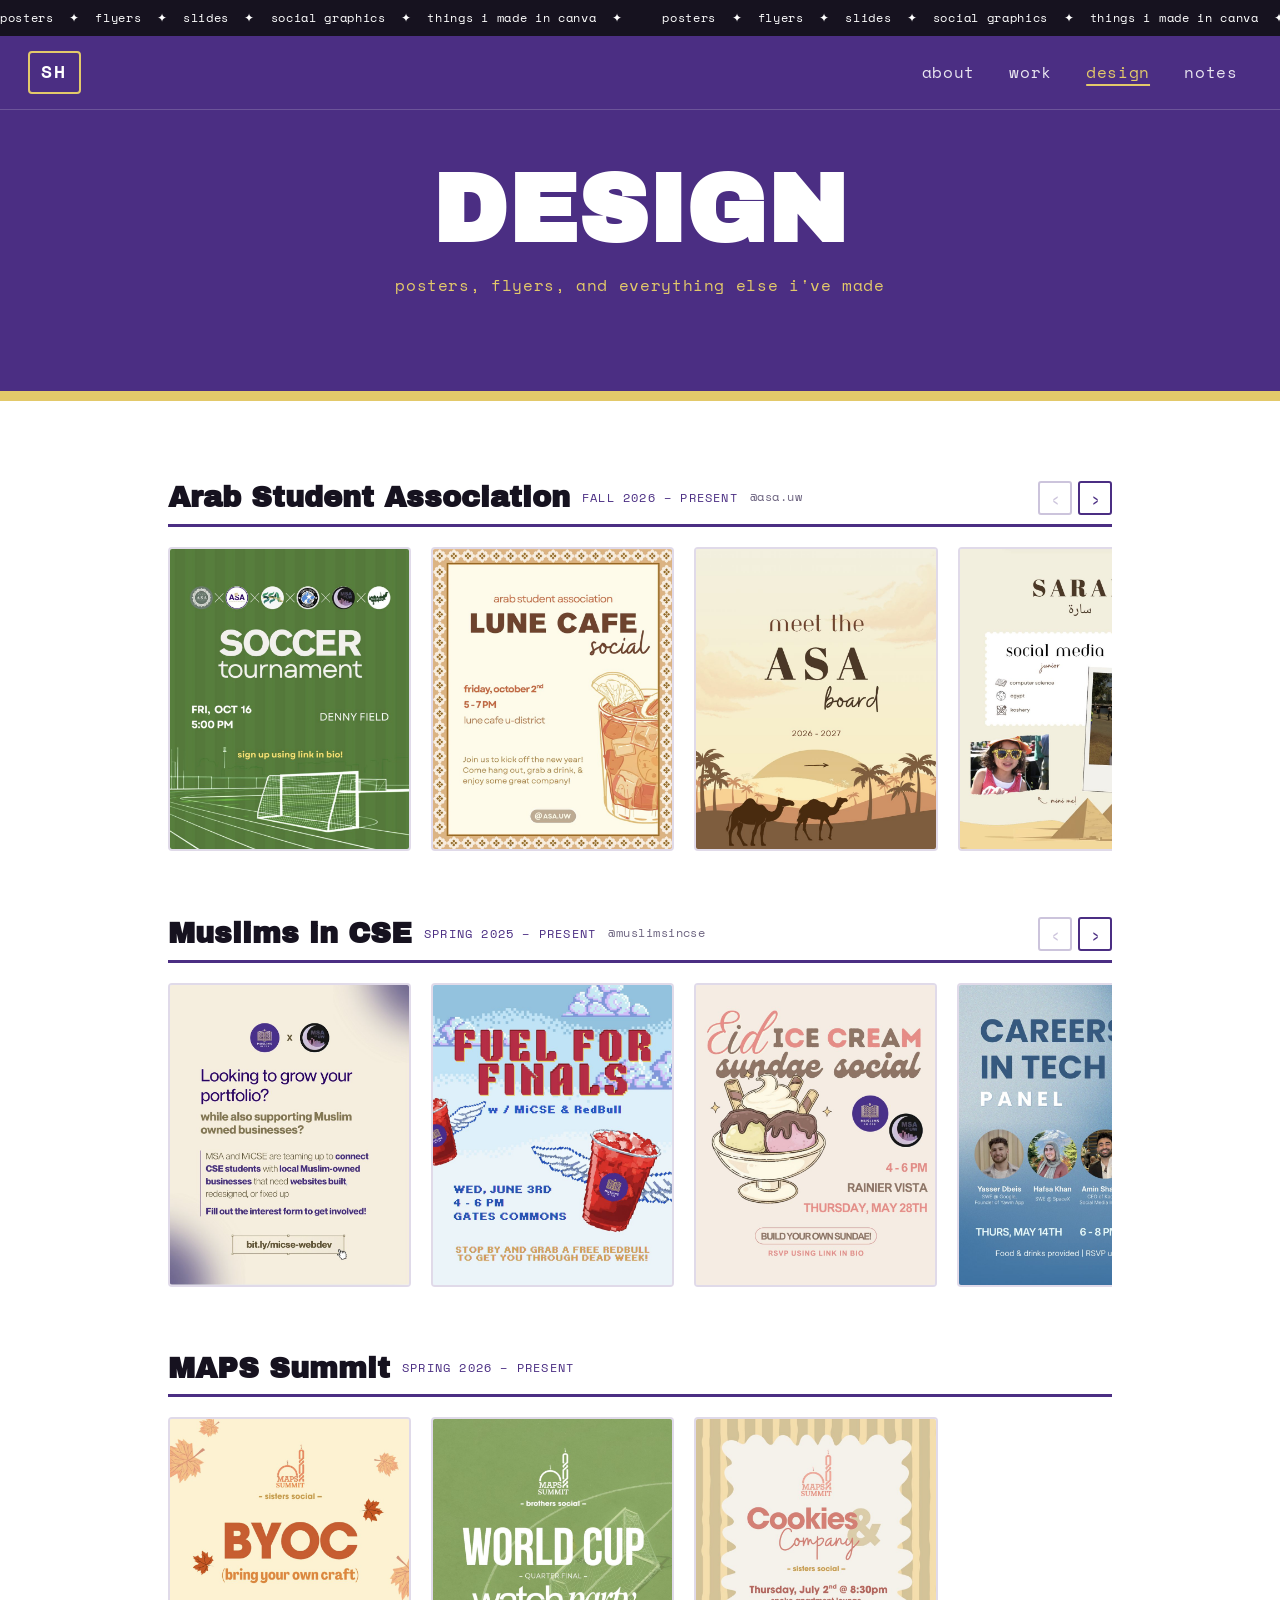
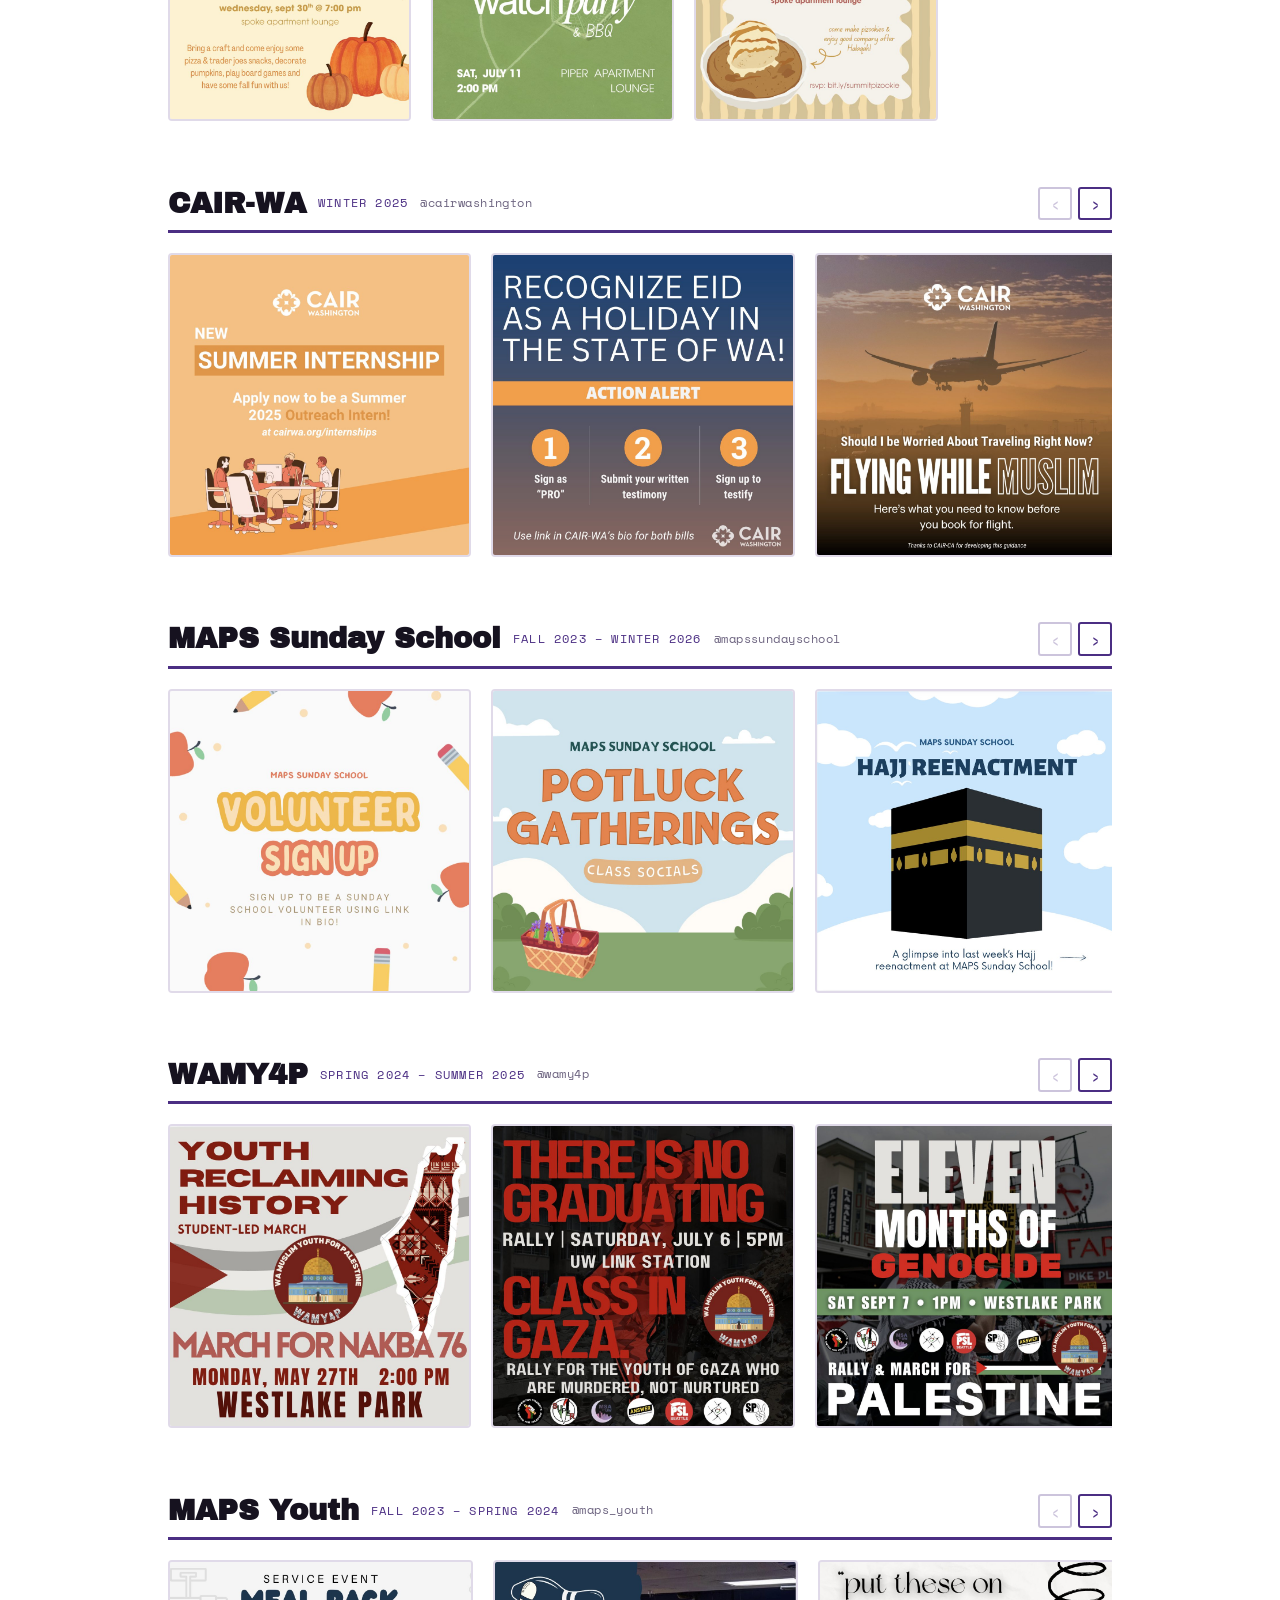
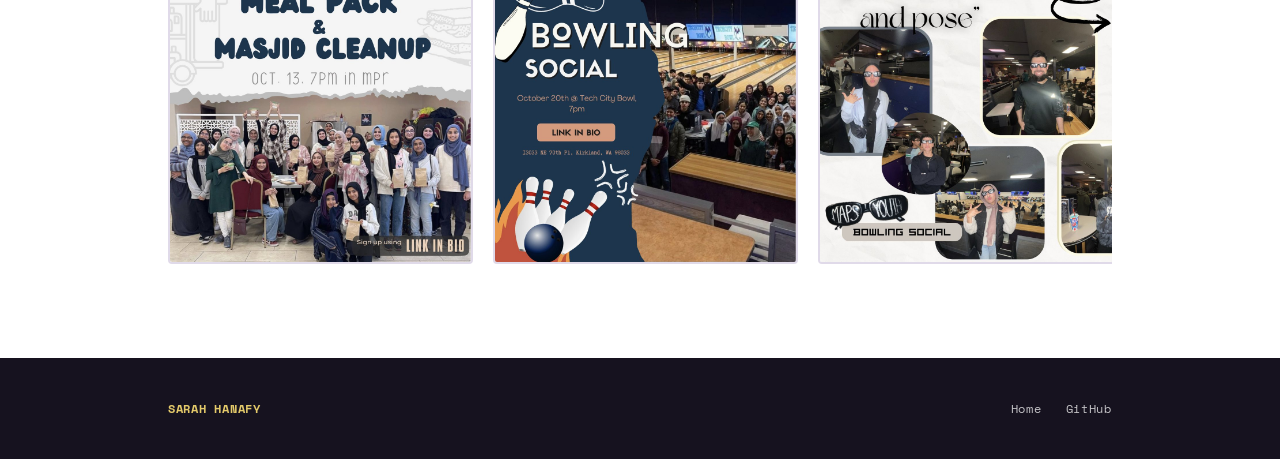
==== commit 58a58f8c: "Fill in the work dates and gild the header mark Atlassian drops the team qualifier; GoDaddy becomes " ====
--- a/design.html
+++ b/design.html
@@ -9,7 +9,7 @@
   <link rel="preconnect" href="https://fonts.googleapis.com" />
   <link rel="preconnect" href="https://fonts.gstatic.com" crossorigin />
   <link href="https://fonts.googleapis.com/css2?family=Archivo+Black&family=Space+Mono:wght@400;700&family=Poppins:wght@400;500;600&display=swap" rel="stylesheet" />
-  <link rel="stylesheet" href="style.css?v=13" />
+  <link rel="stylesheet" href="style.css?v=14" />
 </head>
 <body>
 
@@ -81,6 +81,6 @@
     <button class="lightbox-nav lightbox-next" id="lightbox-next" type="button" aria-label="Next">&#8250;</button>
   </div>
 
-  <script src="gallery.js?v=13"></script>
+  <script src="gallery.js?v=14"></script>
 </body>
 </html>
--- a/style.css
+++ b/style.css
@@ -80,13 +80,13 @@
   letter-spacing: 0.12em;
   color: var(--white);
   text-decoration: none;
-  border: 2px solid rgba(255, 255, 255, 0.55);
+  border: 2px solid var(--gold);
   border-radius: 4px;
   padding: 0.3rem 0.7rem;
   transition: border-color 0.15s ease, background 0.15s ease;
 }
 
-.nav-mark:hover { border-color: var(--white); }
+.nav-mark:hover { color: var(--gold); }
 
 .nav nav { display: flex; gap: 0.35rem; }
 
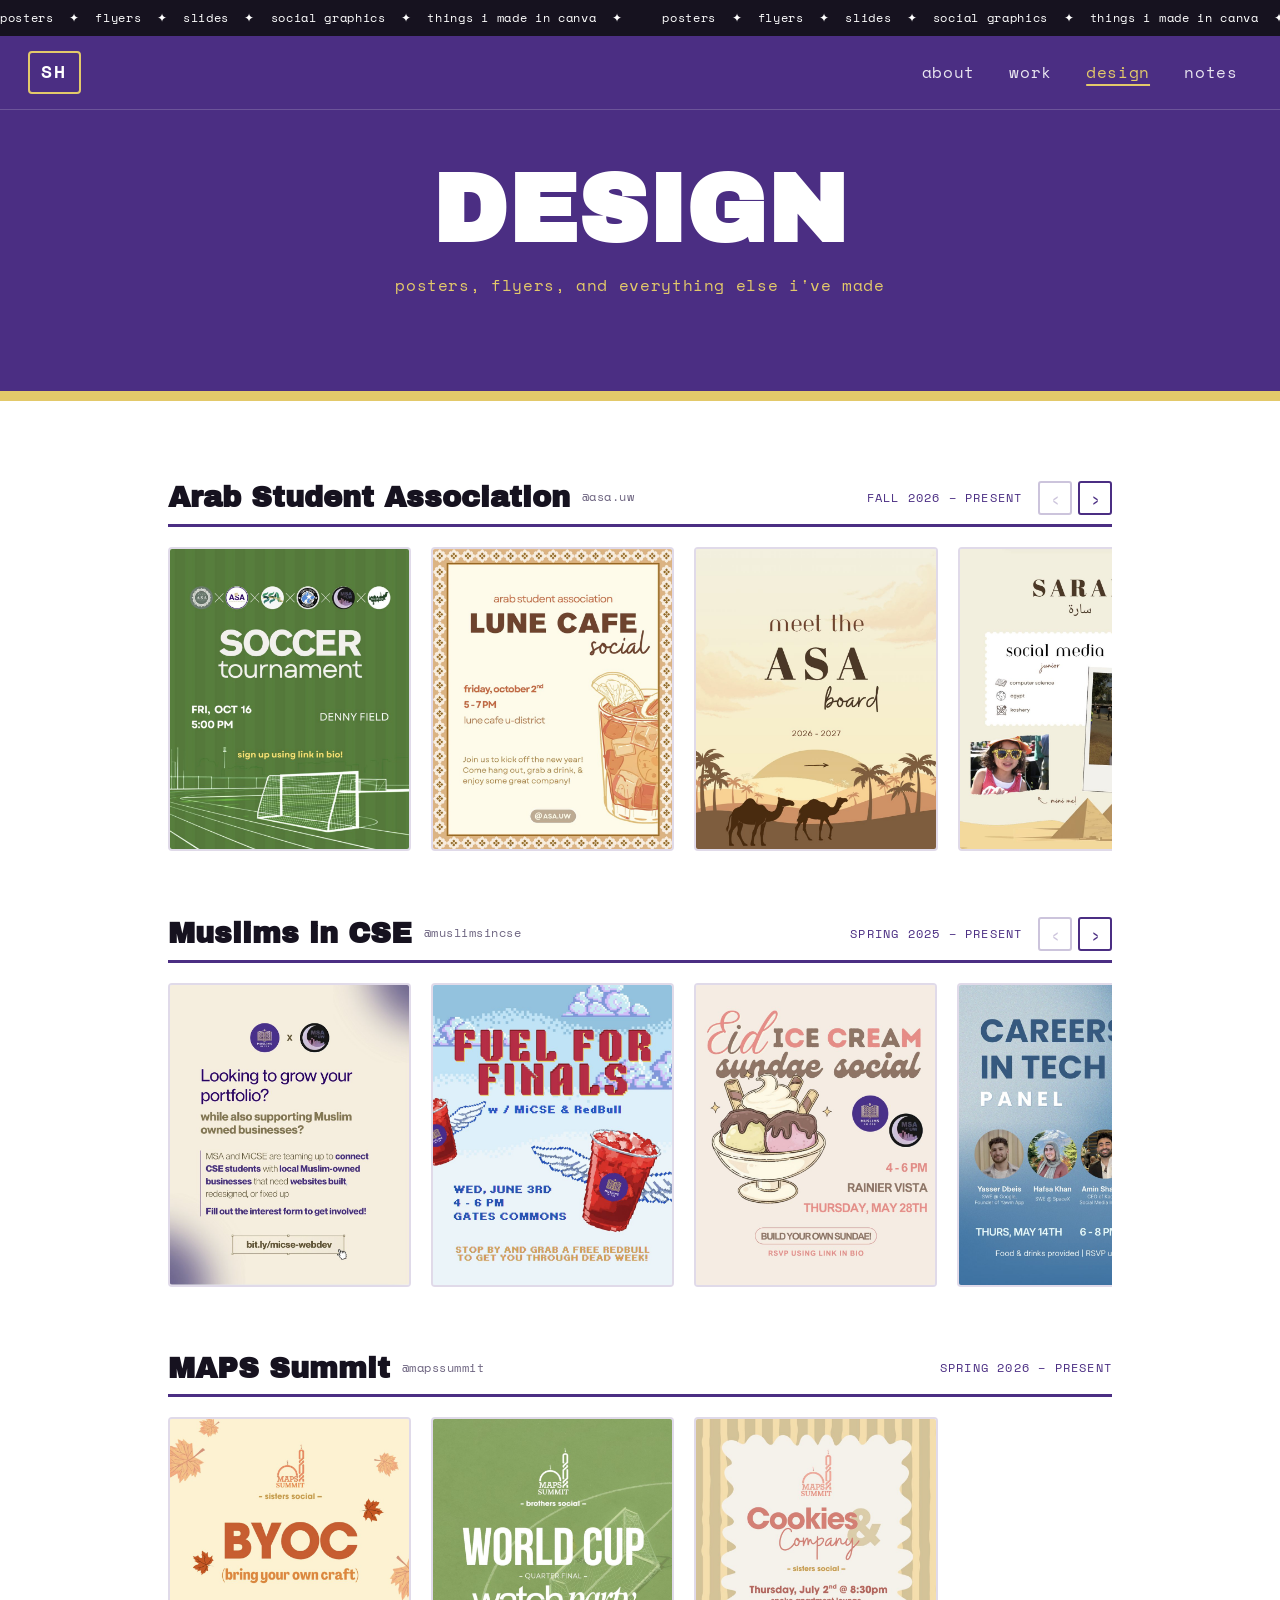
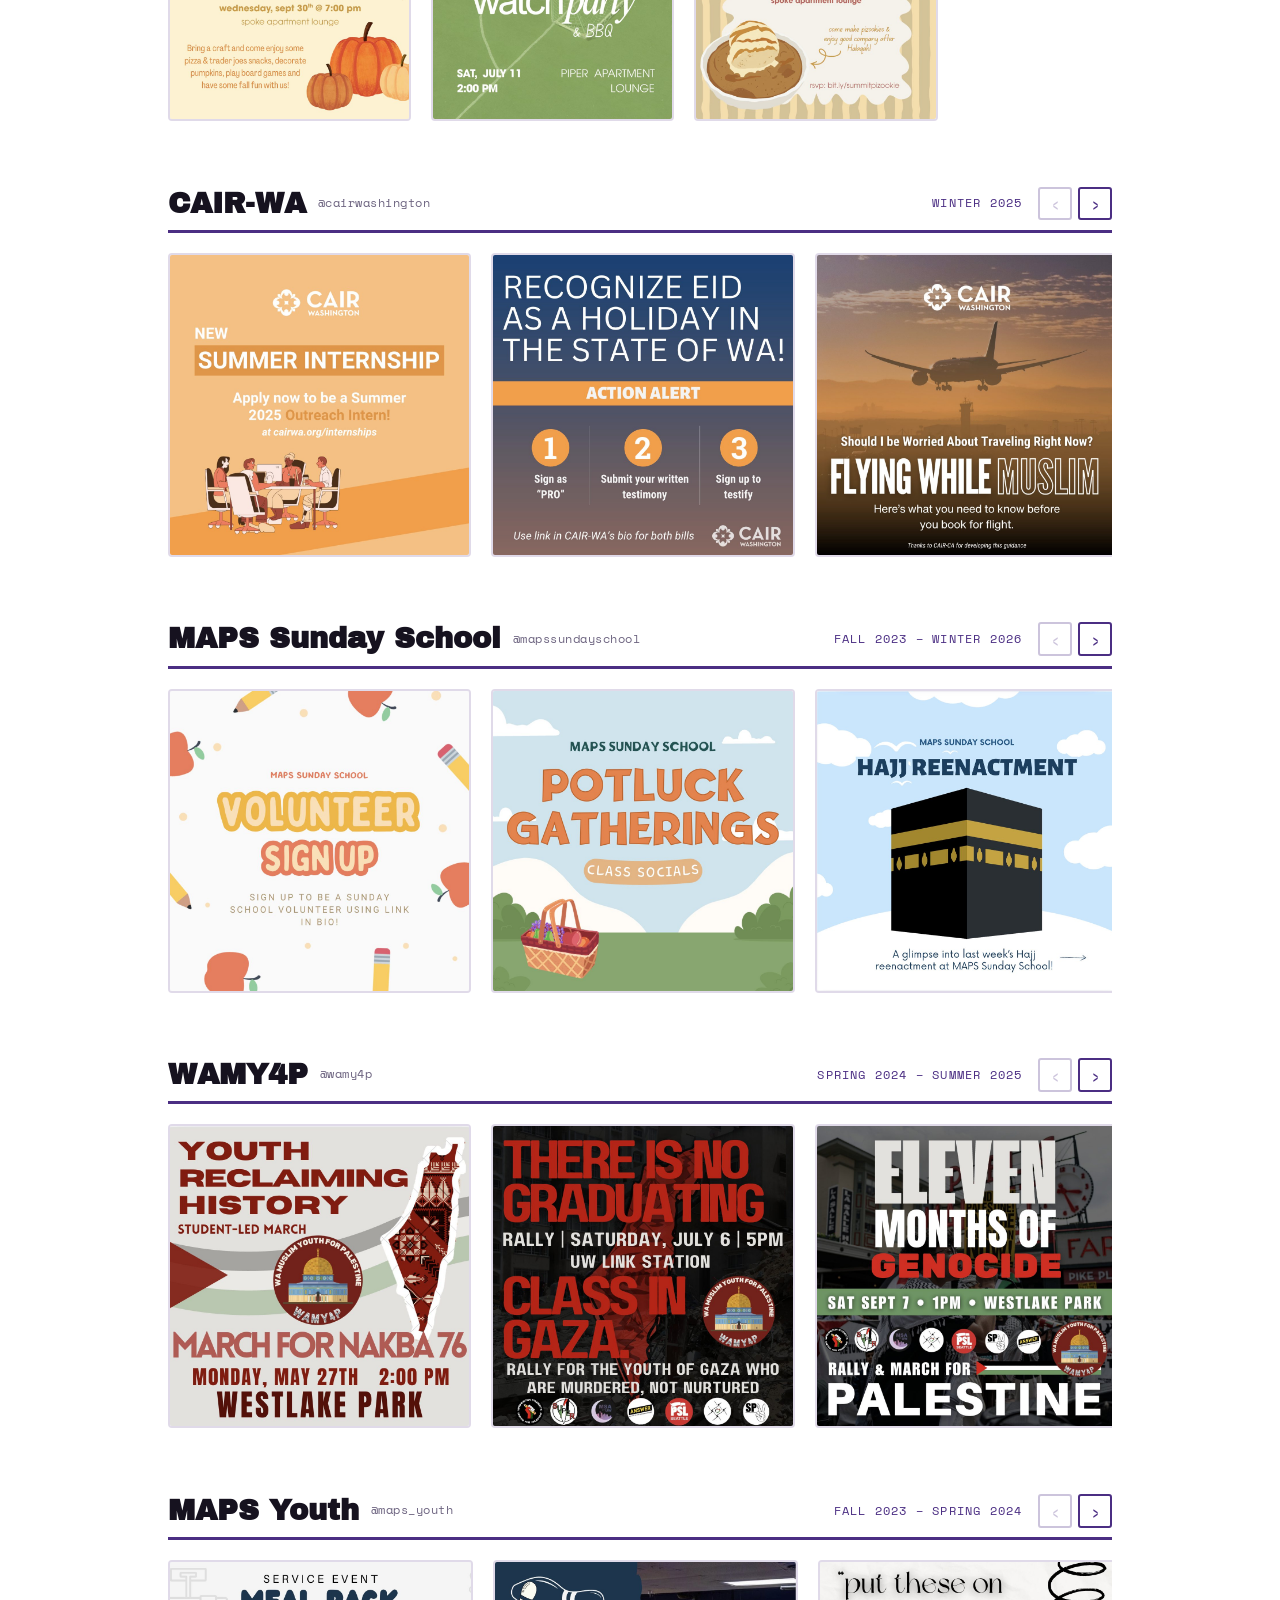
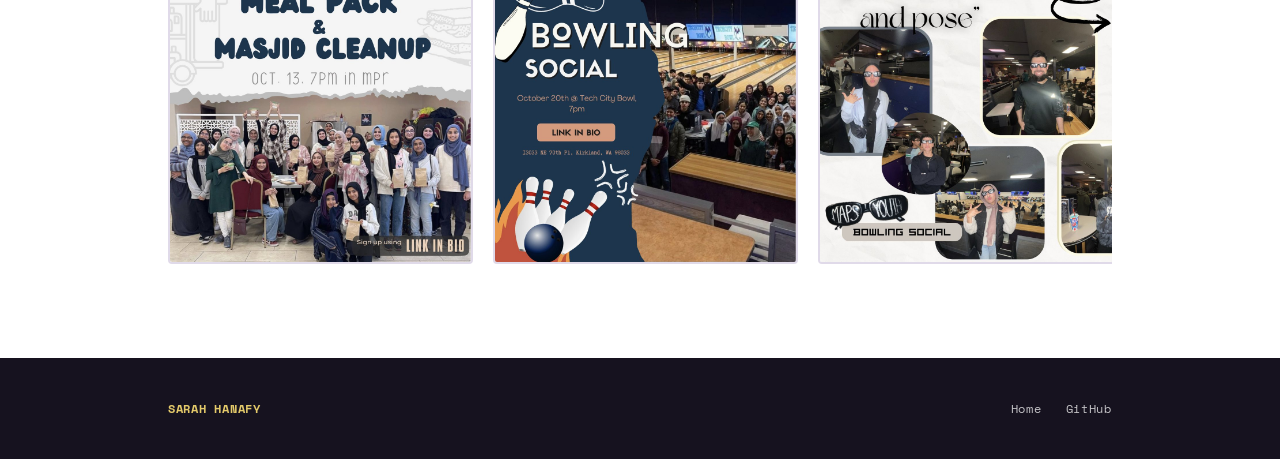
==== commit 967b236e: "Bump asset cache-busting version to v=15 style.css and gallery.js changed but the ?v=14 query string" ====
--- a/design.html
+++ b/design.html
@@ -9,7 +9,7 @@
   <link rel="preconnect" href="https://fonts.googleapis.com" />
   <link rel="preconnect" href="https://fonts.gstatic.com" crossorigin />
   <link href="https://fonts.googleapis.com/css2?family=Archivo+Black&family=Space+Mono:wght@400;700&family=Poppins:wght@400;500;600&display=swap" rel="stylesheet" />
-  <link rel="stylesheet" href="style.css?v=14" />
+  <link rel="stylesheet" href="style.css?v=15" />
 </head>
 <body>
 
@@ -81,6 +81,6 @@
     <button class="lightbox-nav lightbox-next" id="lightbox-next" type="button" aria-label="Next">&#8250;</button>
   </div>
 
-  <script src="gallery.js?v=14"></script>
+  <script src="gallery.js?v=15"></script>
 </body>
 </html>
--- a/style.css
+++ b/style.css
@@ -464,6 +464,14 @@
   align-items: center;
   flex-wrap: wrap;
   gap: 0.75rem;
+  min-width: 0;
+}
+
+.shelf-right {
+  display: flex;
+  align-items: center;
+  gap: 1rem;
+  flex-shrink: 0;
 }
 
 .shelf-dates {
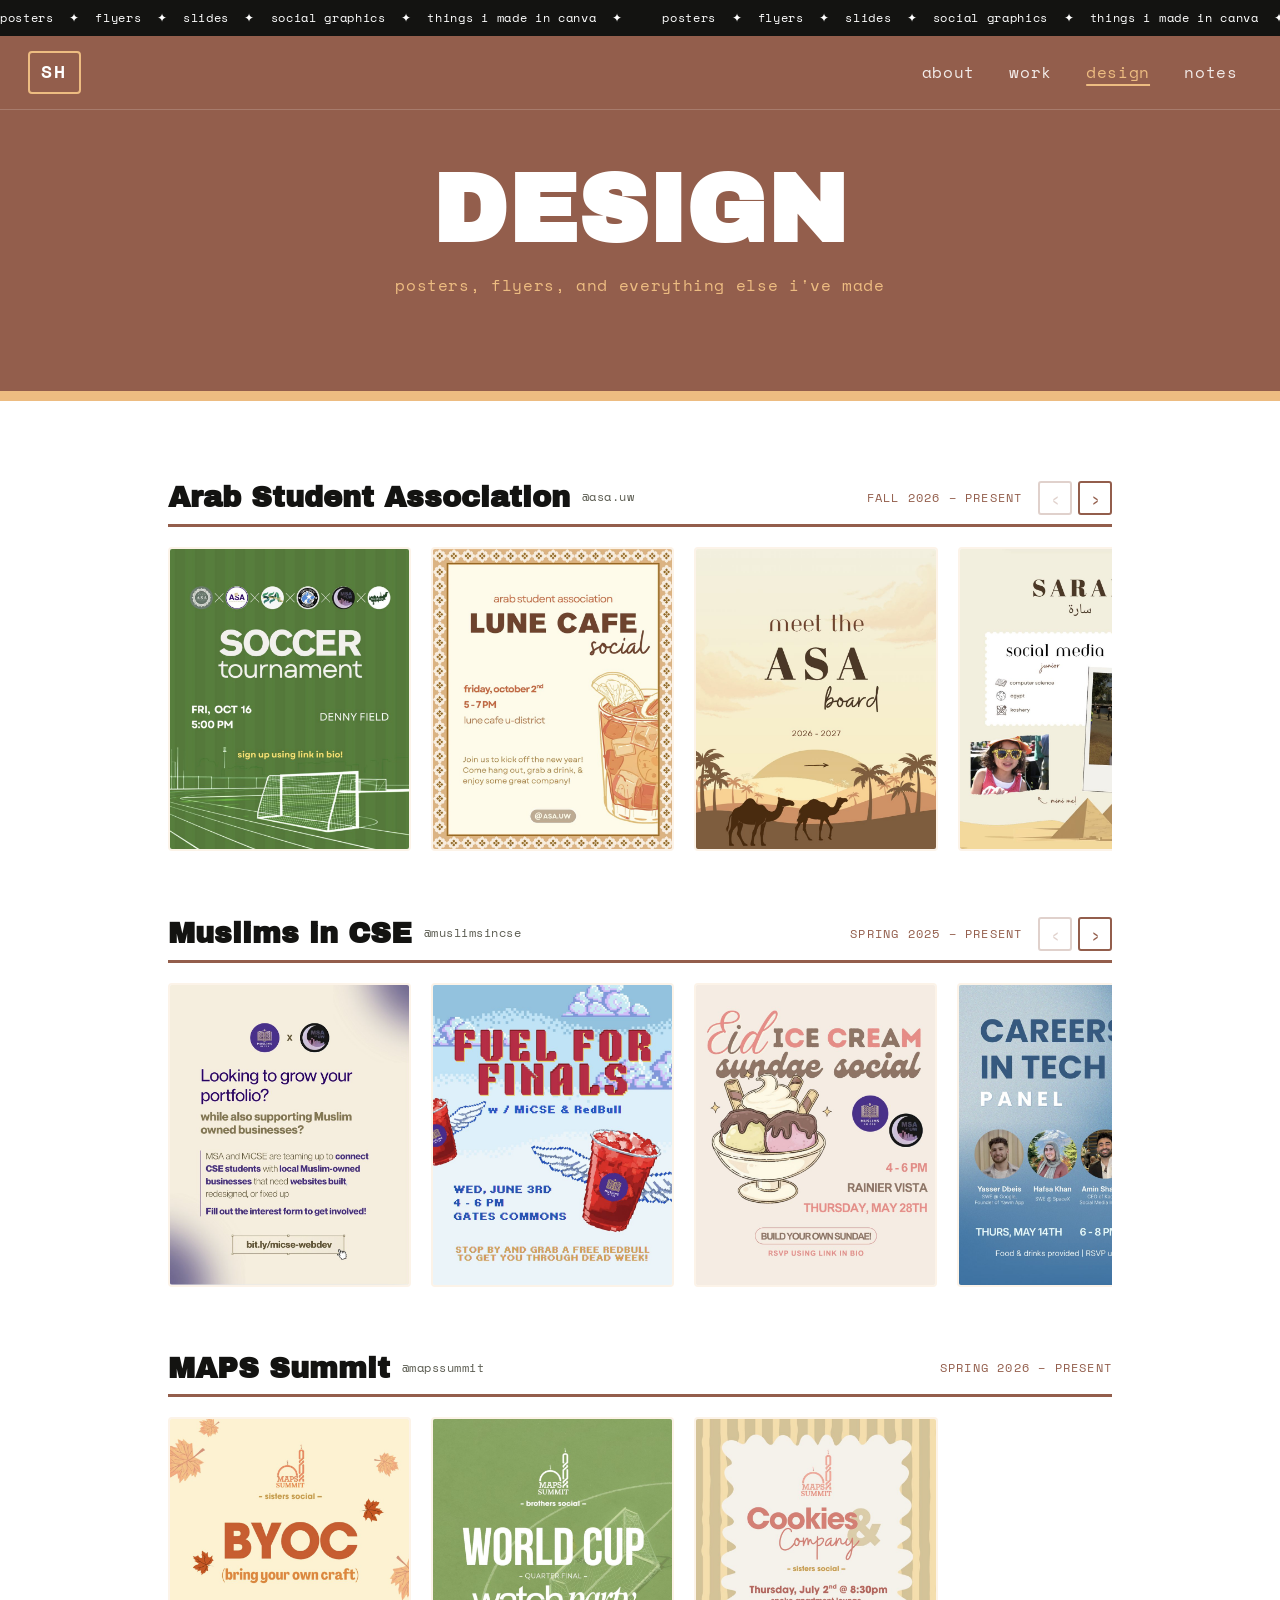
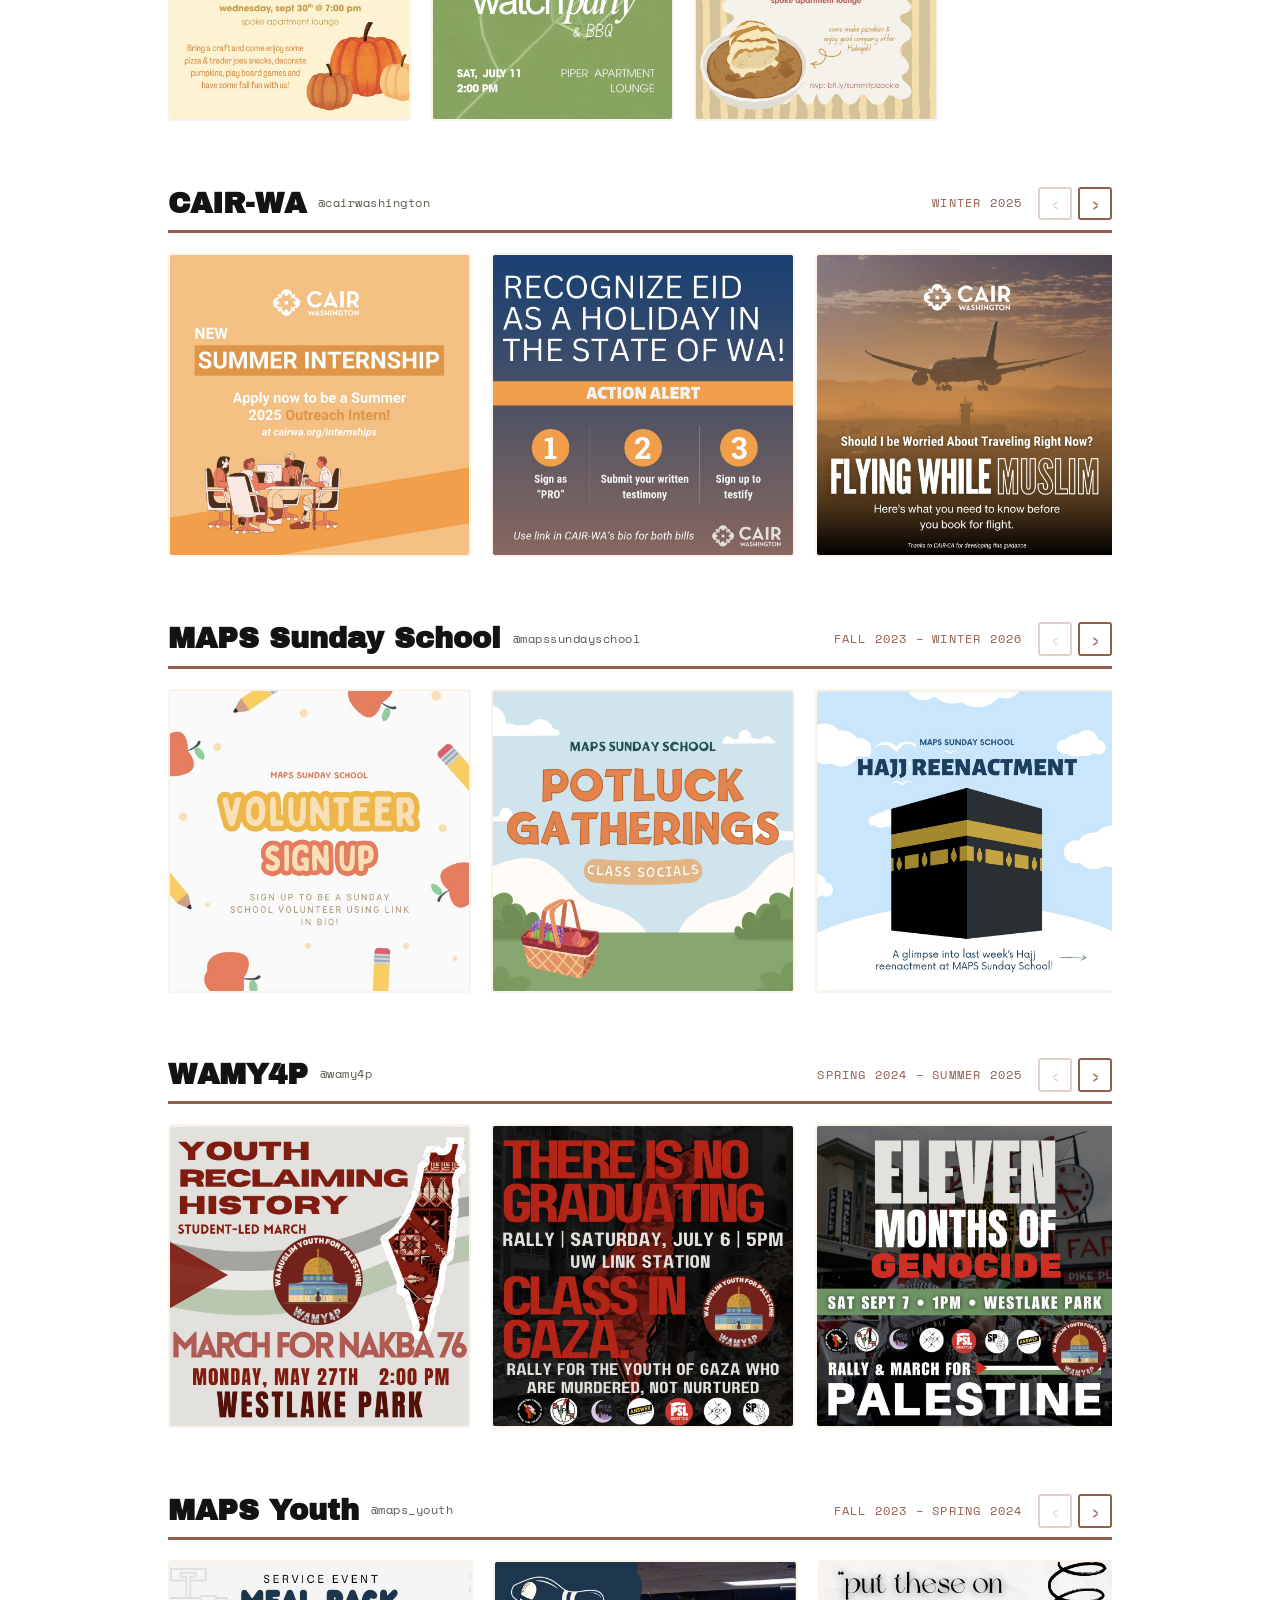
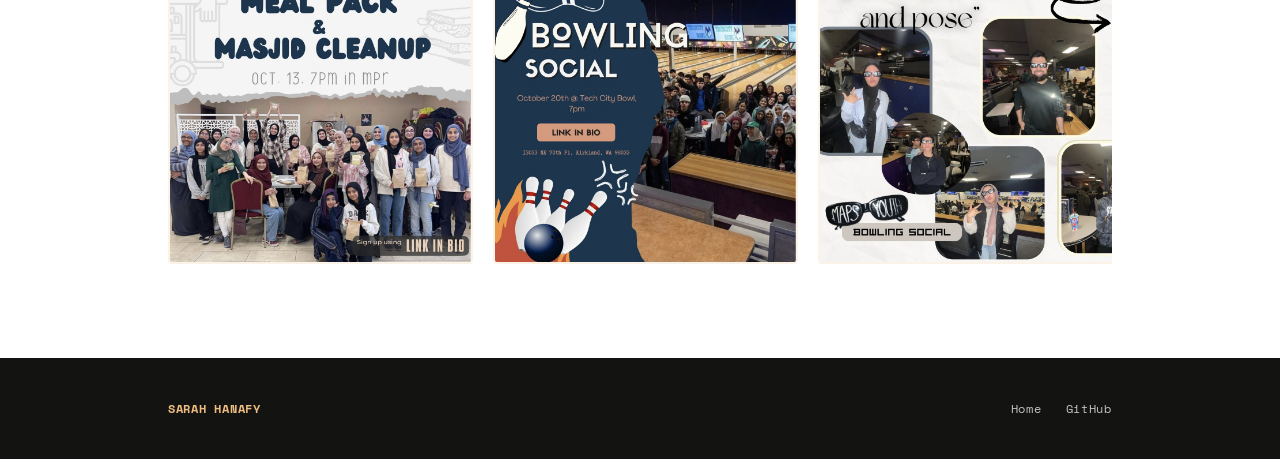
==== commit b3017d16: "Rebrand to the "Into the Wild" palette (slate, olive, sand, rust) Swaps the UW purple/gold theme for" ====
--- a/design.html
+++ b/design.html
@@ -5,7 +5,7 @@
   <meta name="viewport" content="width=device-width, initial-scale=1" />
   <title>Design — Sarah Hanafy</title>
   <meta name="description" content="Graphic design work by Sarah Hanafy." />
-  <link rel="icon" href="data:image/svg+xml,%3Csvg xmlns='http://www.w3.org/2000/svg' viewBox='0 0 64 64'%3E%3Crect width='64' height='64' fill='%234b2e83'/%3E%3Ctext x='32' y='45' font-family='Helvetica,Arial,sans-serif' font-size='34' font-weight='bold' fill='%23ffffff' text-anchor='middle'%3ESH%3C/text%3E%3C/svg%3E" />
+  <link rel="icon" href="data:image/svg+xml,%3Csvg xmlns='http://www.w3.org/2000/svg' viewBox='0 0 64 64'%3E%3Crect width='64' height='64' fill='%23935e4c'/%3E%3Ctext x='32' y='45' font-family='Helvetica,Arial,sans-serif' font-size='34' font-weight='bold' fill='%23ffffff' text-anchor='middle'%3ESH%3C/text%3E%3C/svg%3E" />
   <link rel="preconnect" href="https://fonts.googleapis.com" />
   <link rel="preconnect" href="https://fonts.gstatic.com" crossorigin />
   <link href="https://fonts.googleapis.com/css2?family=Archivo+Black&family=Space+Mono:wght@400;700&family=Poppins:wght@400;500;600&display=swap" rel="stylesheet" />
--- a/style.css
+++ b/style.css
@@ -1,16 +1,19 @@
 /* Sarah Hanafy — personal site */
 
 :root {
-  --purple: #4b2e83;      /* UW purple */
-  --purple-dk: #38215f;
-  --gold: #e3c96a;
-  --gold-dk: #b7a57a;
-  --lav: #ece7f6;
-  --ink: #16121f;
+  /* "Into the Wild" palette -- slate blue-gray, olive, sand, and rust.
+     Variable names kept from the old UW purple/gold theme so the rest of
+     this file (and the JS) didn't need to change, just the values. */
+  --purple: #935e4c;      /* rust, darkened slightly from #a76b56 for AA contrast on white text */
+  --purple-dk: #6a4436;
+  --gold: #edbc81;        /* sand */
+  --gold-dk: #ab875d;
+  --lav: #f2f4f5;         /* pale tint of the slate blue-gray, #808c97 */
+  --ink: #131311;         /* near-black, shaded from the olive, #7e8071 */
   --white: #ffffff;
-  --body: #2a2436;
-  --muted: #6d6480;
-  --line: #e0dae9;
+  --body: #30312b;        /* dark warm gray-olive body text */
+  --muted: #5b5c51;       /* muted olive-gray for secondary text */
+  --line: #fcf3e8;        /* pale sand divider */
 }
 
 * { box-sizing: border-box; }
@@ -315,7 +318,7 @@
   width: 13px;
   height: 13px;
   border-radius: 2px;
-  background: rgba(75, 46, 131, 0.13);
+  background: rgba(147, 94, 76, 0.13);
 }
 
 .cell.filled { background: var(--purple); }
@@ -336,10 +339,10 @@
 
 .notes li {
   padding: 1rem 0;
-  border-top: 2px solid rgba(75, 46, 131, 0.14);
-}
-
-.notes li:last-child { border-bottom: 2px solid rgba(75, 46, 131, 0.14); }
+  border-top: 2px solid rgba(147, 94, 76, 0.14);
+}
+
+.notes li:last-child { border-bottom: 2px solid rgba(147, 94, 76, 0.14); }
 
 .note-date {
   display: block;
@@ -522,7 +525,7 @@
 
 .rail::-webkit-scrollbar { height: 8px; }
 .rail::-webkit-scrollbar-track { background: transparent; }
-.rail::-webkit-scrollbar-thumb { background: rgba(75,46,131,0.35); border-radius: 4px; }
+.rail::-webkit-scrollbar-thumb { background: rgba(147,94,76,0.35); border-radius: 4px; }
 .rail:hover::-webkit-scrollbar-thumb { background: var(--purple); }
 
 /* Fixed height, width from the artwork's own ratio -- square posts come
@@ -582,7 +585,7 @@
   position: fixed;
   inset: 0;
   z-index: 60;
-  background: rgba(22, 18, 31, 0.94);
+  background: rgba(19, 19, 17, 0.94);
   display: flex;
   align-items: center;
   justify-content: center;
